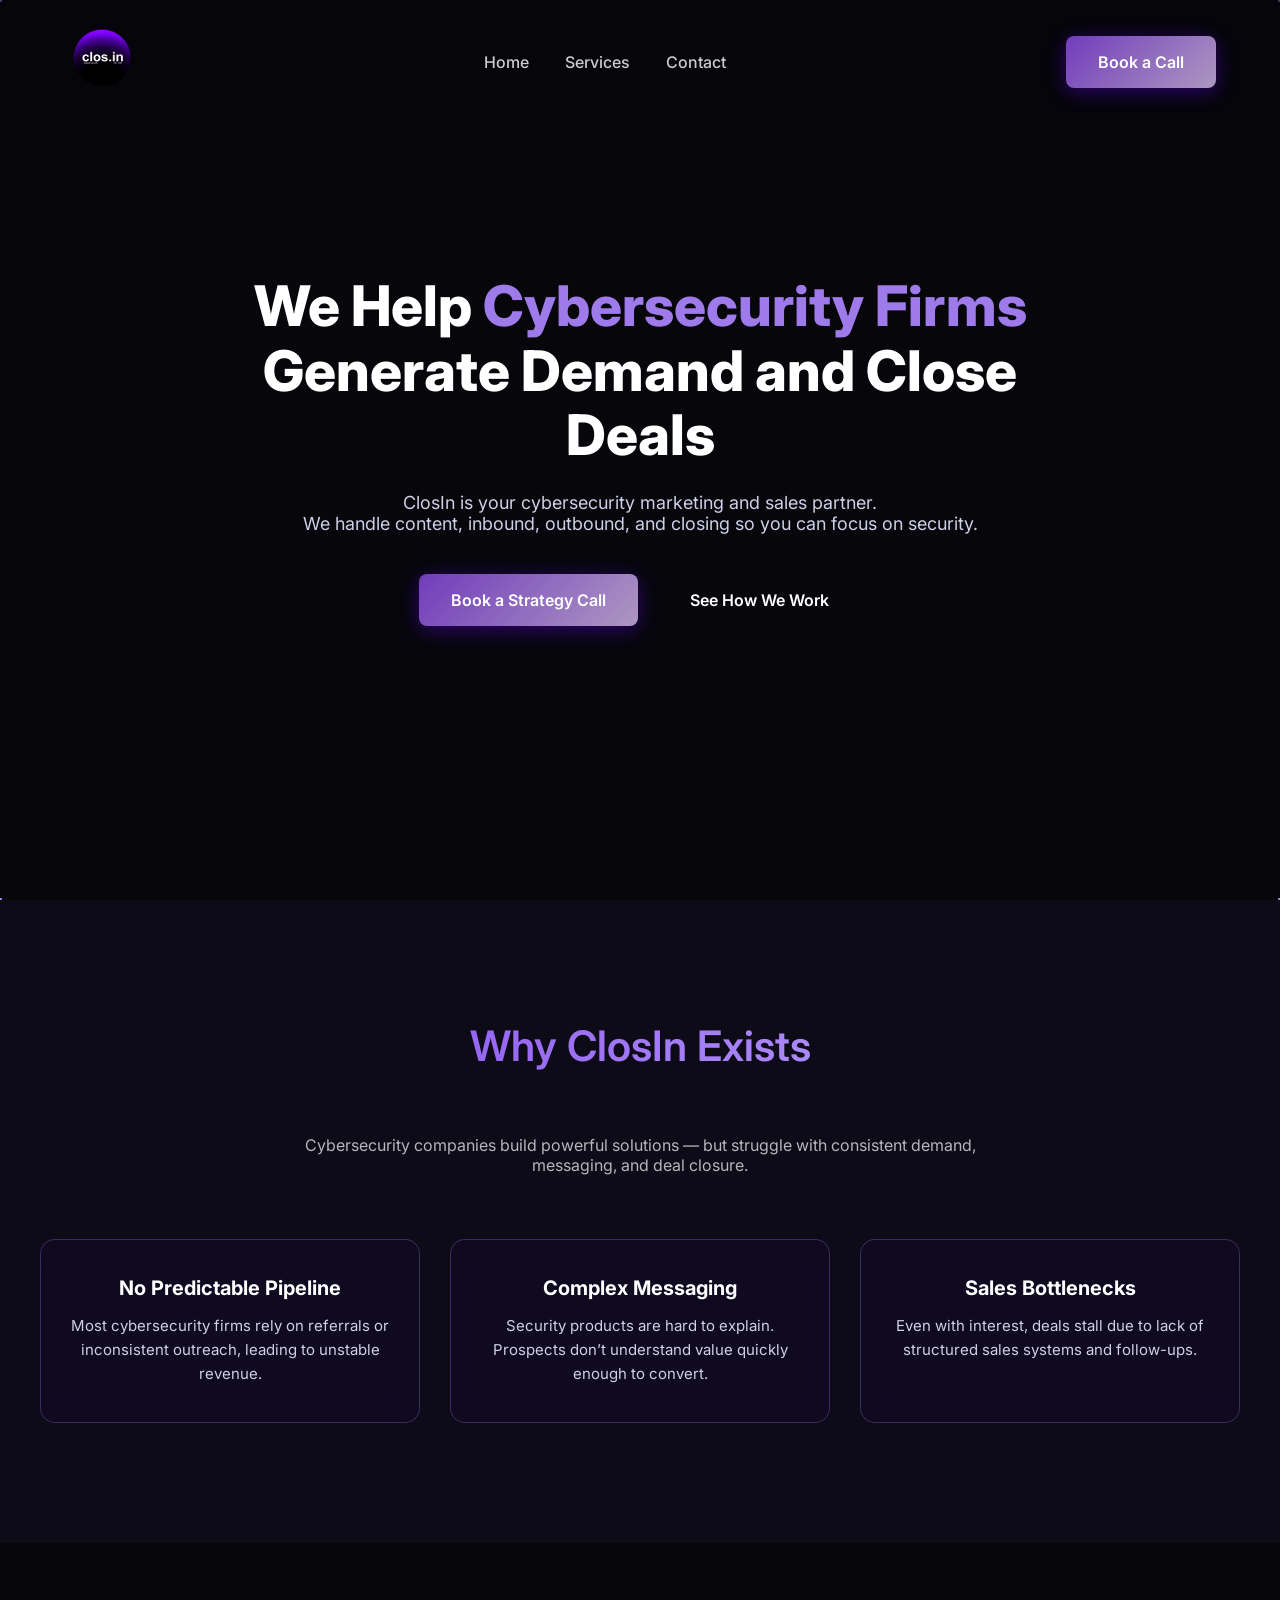
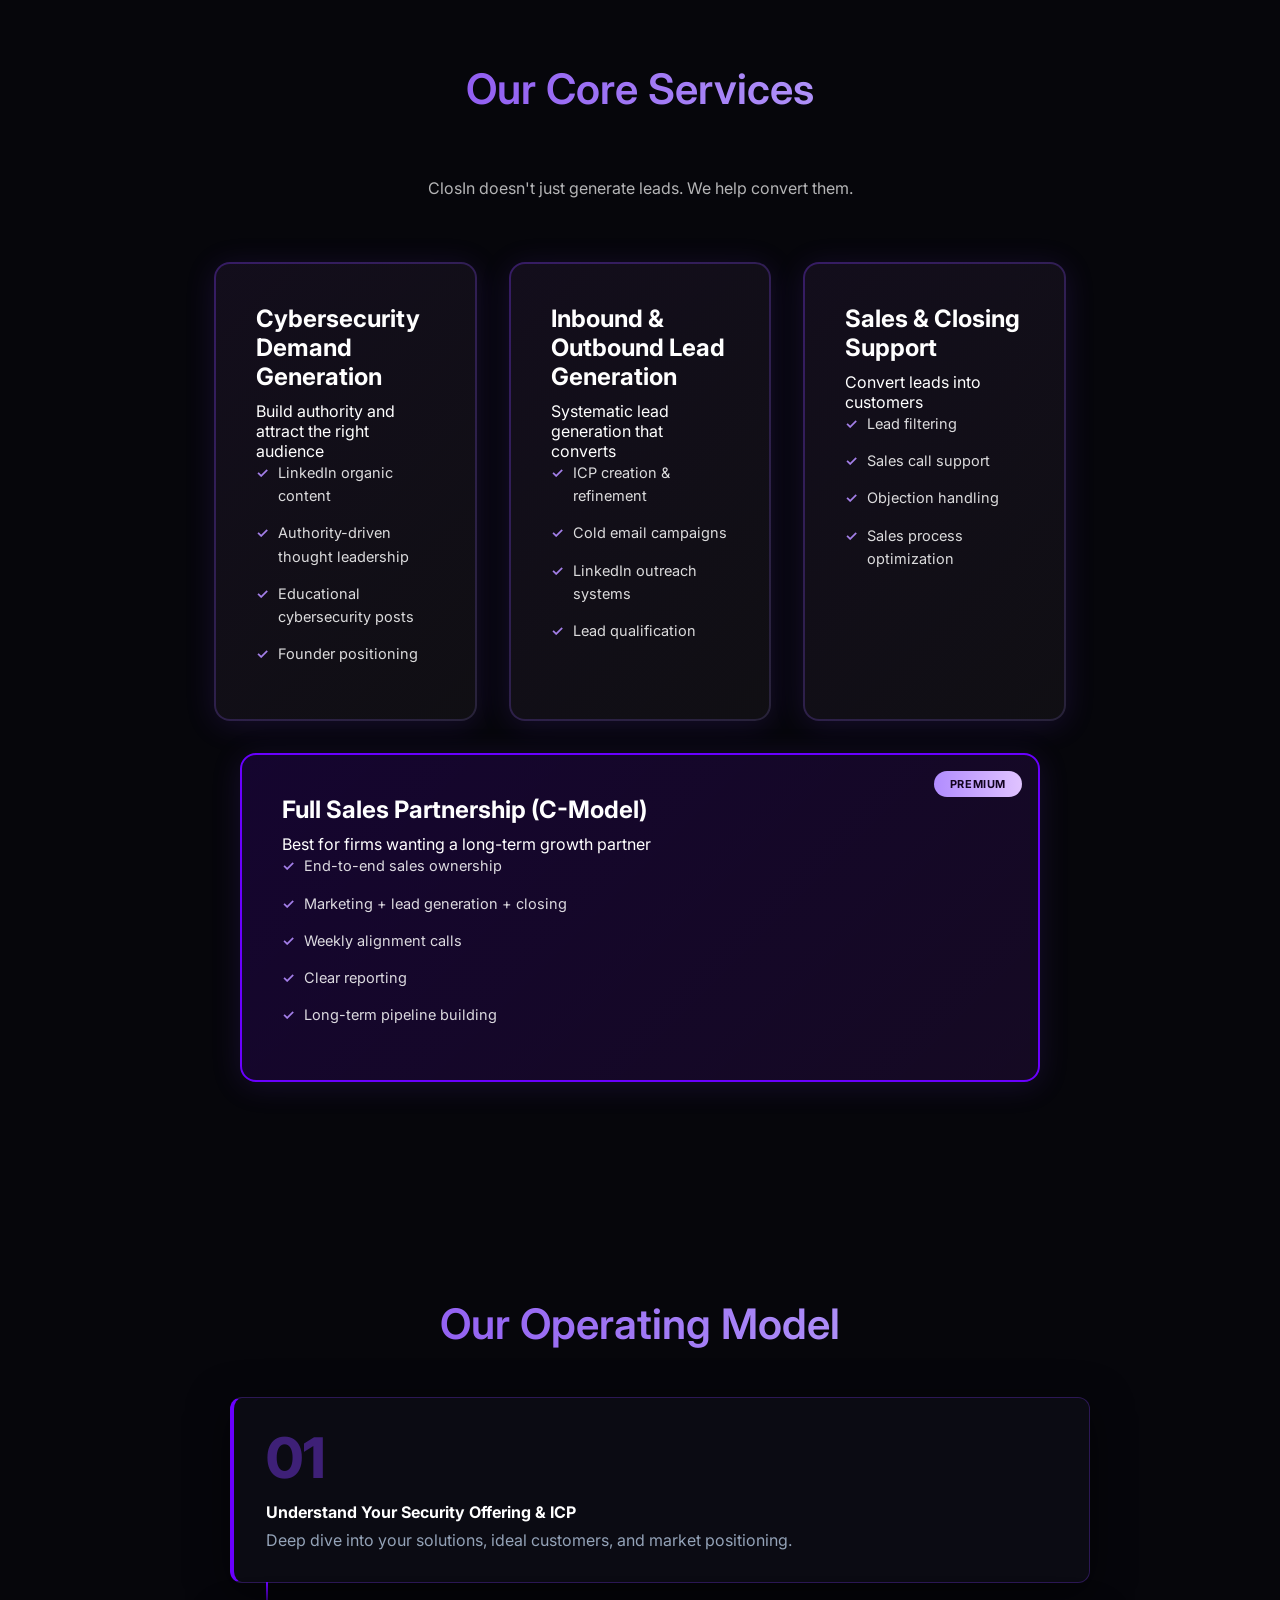
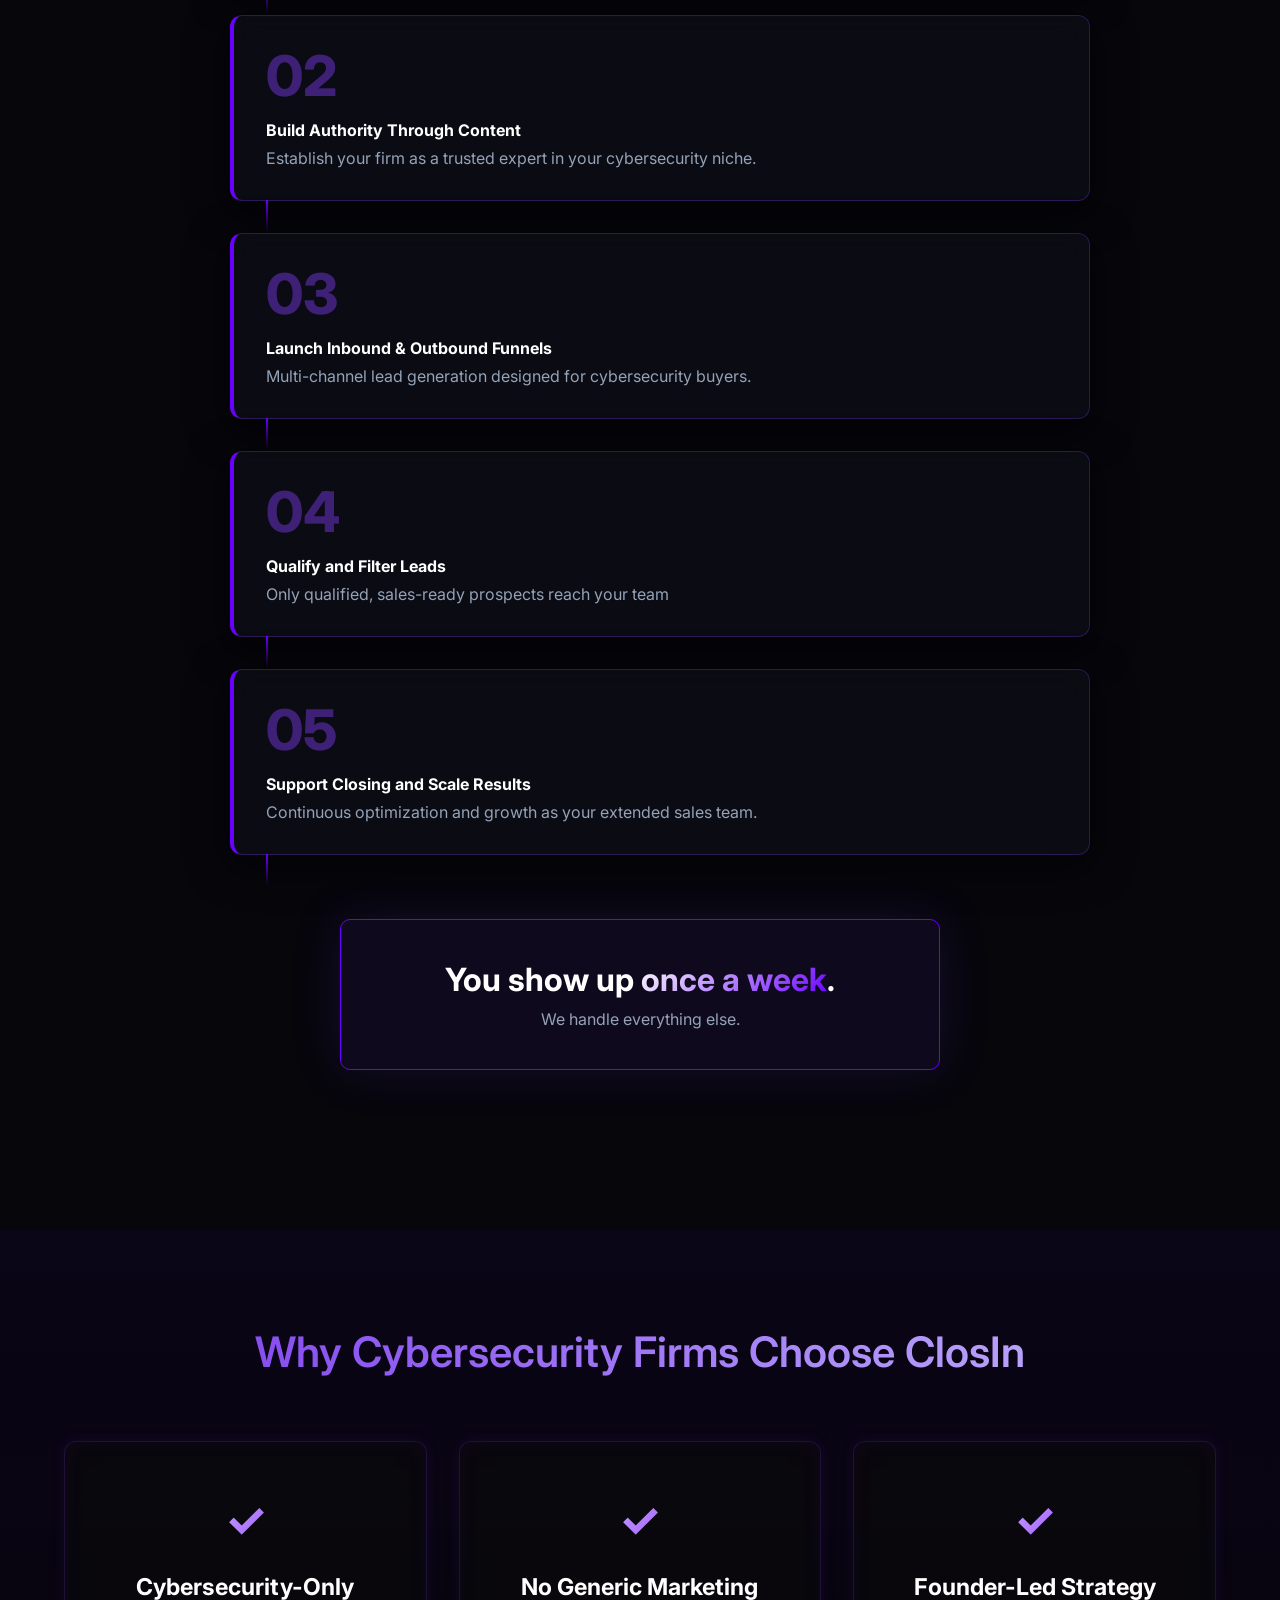
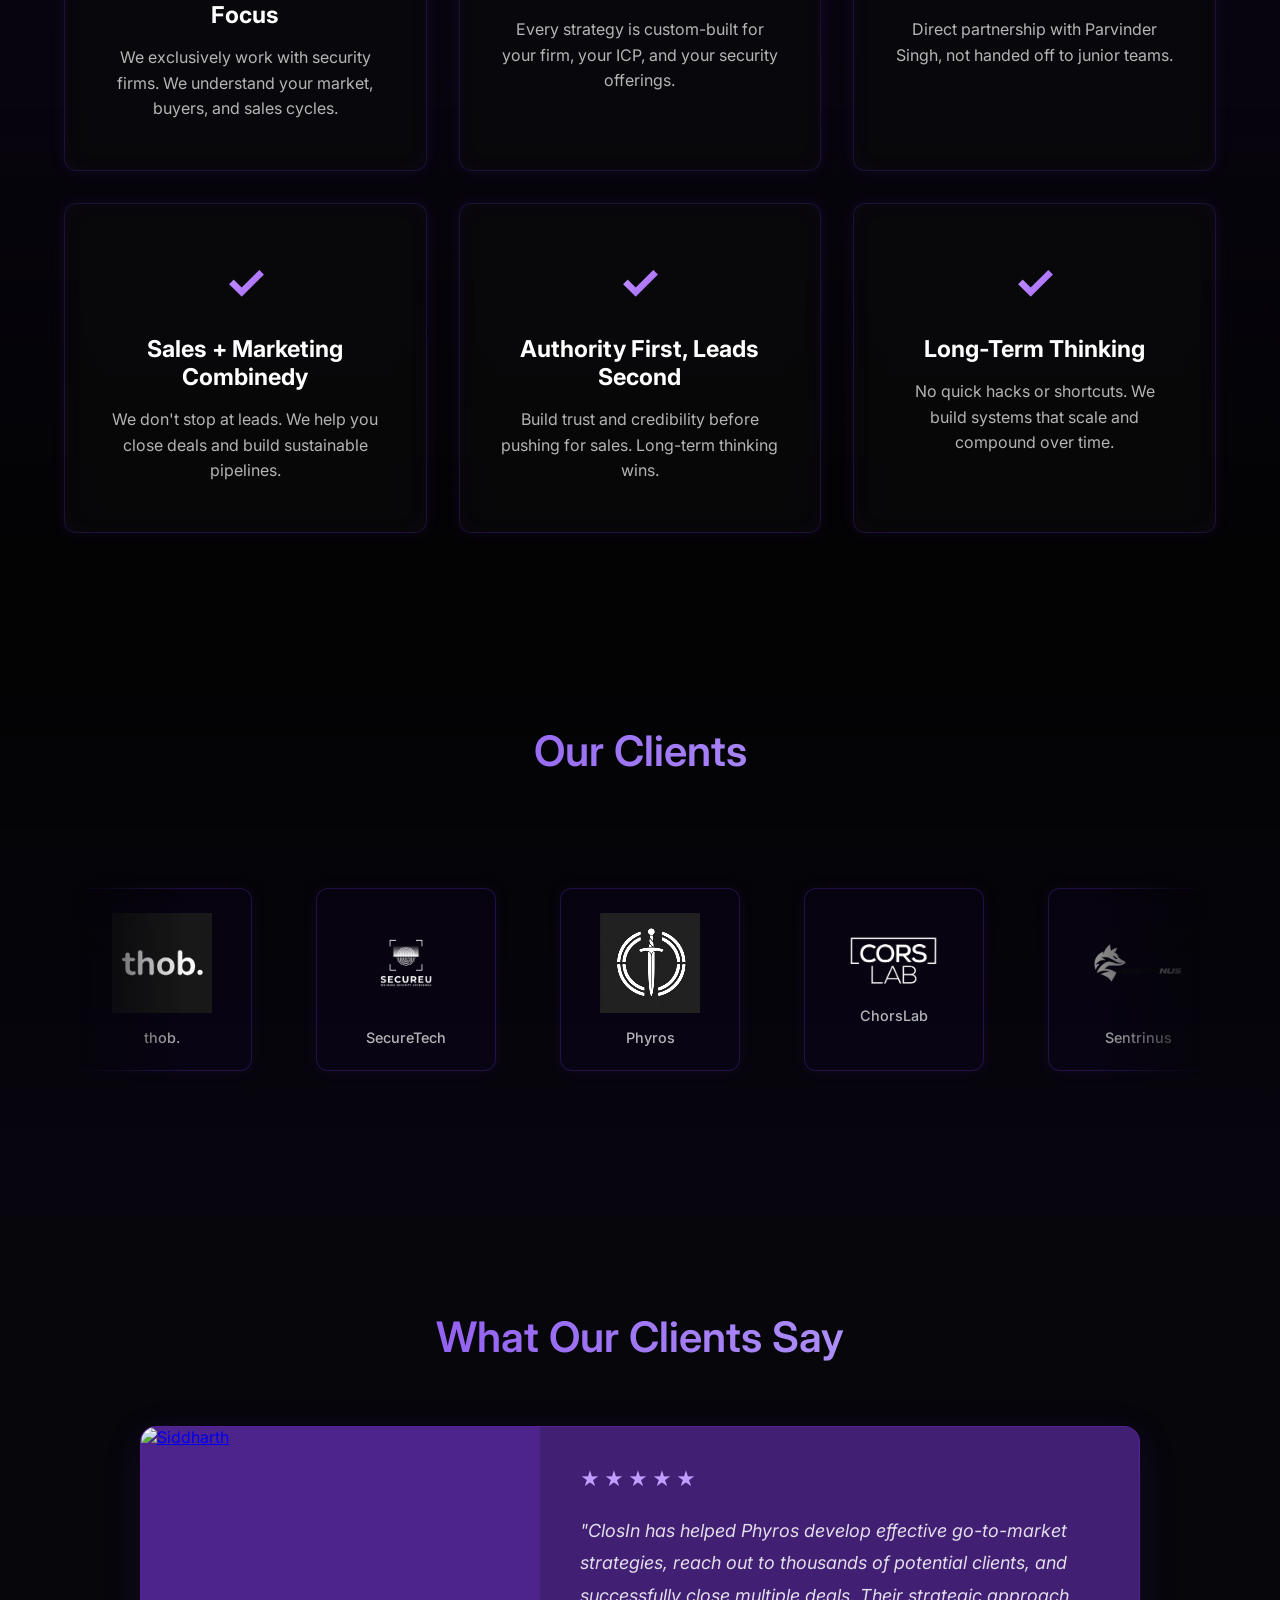
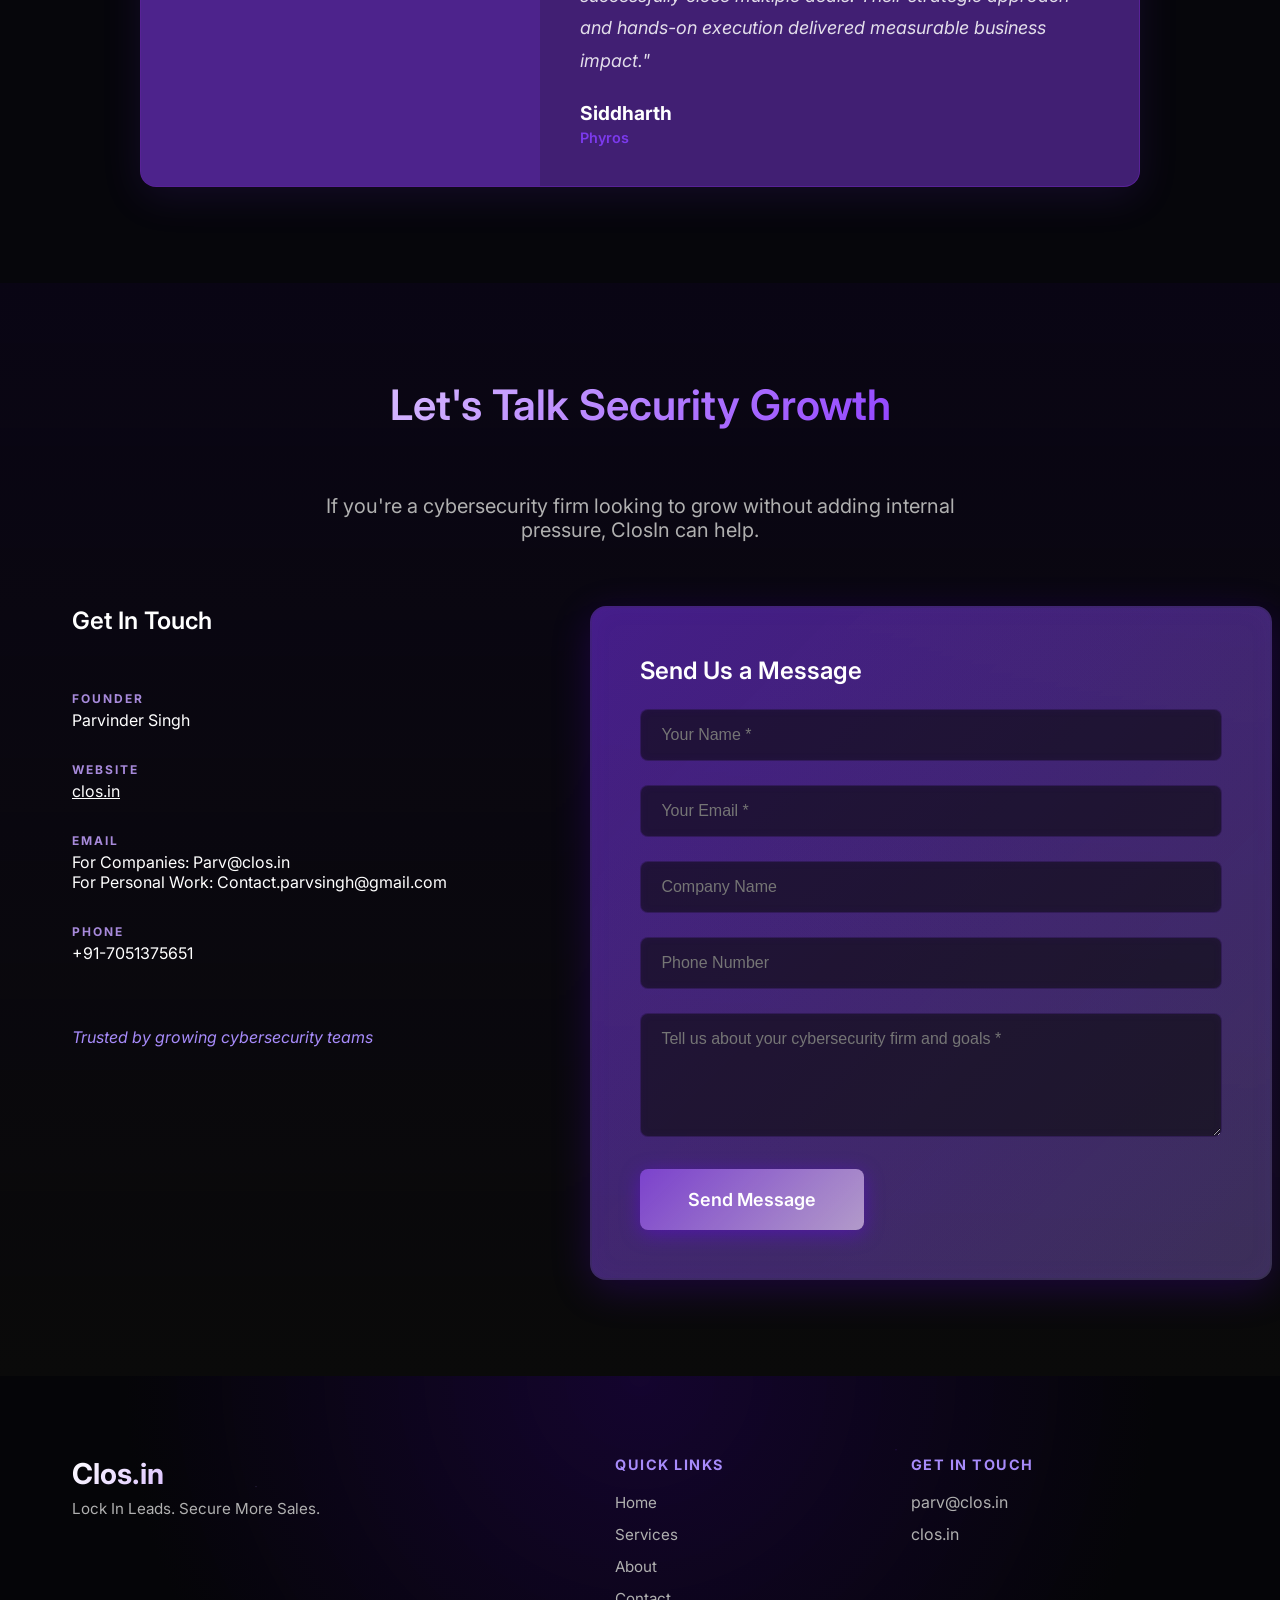
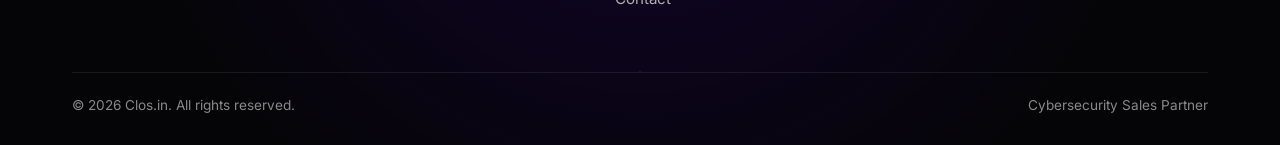
==== closin-website-main/index.html @ fe3c3dd9 "Updated website changes" ====
<!DOCTYPE html>
<html lang="en">
<head>
  <meta charset="UTF-8" />
  <meta name="viewport" content="width=device-width, initial-scale=1.0" />
  <title>ClosIn | Cybersecurity Growth Partner</title>

  <!-- Google Font -->
  <link href="https://fonts.googleapis.com/css2?family=Inter:wght@400;500;600;700;800&display=swap" rel="stylesheet">

  <link rel="stylesheet" href="css/style.css">
</head>
<body>

  <!-- Particle Background -->
  <canvas id="particle-canvas"></canvas>

  <!-- UI Wrapper -->
  <div class="app">

    <!-- NAVBAR -->
<header class="navbar">
  <div class="nav-container">
    <div class="logo">
      <img alt="ClosIn Logo" class="logo-image" src="./assets/1766768441961-236993800.png" style="height: 79px; width: auto;">
    </div>

    <nav class="nav-links" id="nav-links">
      <a href="#home">Home</a>
      <a href="#services">Services</a>
      <a href="#contact">Contact</a>
    </nav>

    <div class="nav-right">
      <div class="menu-toggle" id="menu-toggle">☰</div>
      <a href="#contact" class="btn btn-primary">Book a Call</a>
    </div>
  </div>
</header>

    <!-- HERO SECTION -->
    <section class="hero" id="home">
      <div class="hero-content">
        <h1>
          We Help <span>Cybersecurity Firms</span><br>
          Generate Demand and Close Deals
        </h1>

        <p>
          ClosIn is your cybersecurity marketing and sales partner.<br>
          We handle content, inbound, outbound, and closing so you can focus on security.
        </p>

        <div class="hero-buttons">
          <a href="#contact" class="btn btn-primary">Book a Strategy Call</a>
          <a href="#services" class="btn btn-secondary">See How We Work</a>
        </div>
      </div>
    </section>
    <!-- WHY CLOSIN EXISTS -->
    <section class="why" id="why">
        <div class="why-container">

        <h2 class="section-title">
        Why <span>ClosIn</span> Exists
        </h2>

        <p class="section-subtitle">
        Cybersecurity companies build powerful solutions —
        but struggle with consistent demand, messaging, and deal closure.
        </p>

    <div class="why-cards">

      <div class="why-card">
        <h3>No Predictable Pipeline</h3>
        <p>
          Most cybersecurity firms rely on referrals or inconsistent outreach,
          leading to unstable revenue.
        </p>
      </div>

      <div class="why-card">
        <h3>Complex Messaging</h3>
        <p>
          Security products are hard to explain. Prospects don’t understand
          value quickly enough to convert.
        </p>
      </div>

      <div class="why-card">
        <h3>Sales Bottlenecks</h3>
        <p>
          Even with interest, deals stall due to lack of structured sales
          systems and follow-ups.
        </p>
      </div>

    </div>
  </div>
</section>

<section id="services" class="services-section">
  <div class="container">
    <h2 class="section-title">Our Core Services</h2>
    <p class="section-subtitle">
      ClosIn doesn't just generate leads. We help convert them.
    </p>

    <div class="services-cards">

      <!-- Card 1 -->
      <div class="service-card">
        <h3>Cybersecurity Demand Generation</h3>
        <p class="service-description">
          Build authority and attract the right audience
        </p>
        <ul class="service-features">
          <li>LinkedIn organic content</li>
          <li>Authority-driven thought leadership</li>
          <li>Educational cybersecurity posts</li>
          <li>Founder positioning</li>
        </ul>
      </div>

      <!-- Card 2 -->
      <div class="service-card">
        <h3>Inbound & Outbound Lead Generation</h3>
        <p class="service-description">
          Systematic lead generation that converts
        </p>
        <ul class="service-features">
          <li>ICP creation & refinement</li>
          <li>Cold email campaigns</li>
          <li>LinkedIn outreach systems</li>
          <li>Lead qualification</li>
        </ul>
      </div>

      <!-- Card 3 -->
      <div class="service-card">
        <h3>Sales & Closing Support</h3>
        <p class="service-description">
          Convert leads into customers
        </p>
        <ul class="service-features">
          <li>Lead filtering</li>
          <li>Sales call support</li>
          <li>Objection handling</li>
          <li>Sales process optimization</li>
        </ul>
      </div>

      <!-- Premium Card -->
      <div class="service-card highlighted">
        <span class="badge">Premium</span>
        <h3>Full Sales Partnership (C-Model)</h3>
        <p class="service-description">
          Best for firms wanting a long-term growth partner
        </p>
        <ul class="service-features">
          <li>End-to-end sales ownership</li>
          <li>Marketing + lead generation + closing</li>
          <li>Weekly alignment calls</li>
          <li>Clear reporting</li>
          <li>Long-term pipeline building</li>
        </ul>
      </div>

    </div>
  </div>
</section>
<section class="how-we-work section">
  <div class="container">
    <h2 class="section-title" style="text-align: center; color: white; margin-bottom: 3rem;">Our Operating Model</h2>

    <div class="process-flow">
      <div class="process-step">
        <div class="step-number">01</div>
        <h4 style="color: white; font-size: 1rem; margin-bottom: 0.5rem;">Understand Your Security Offering & ICP</h4>
        <p style="color: #94a3b8;">Deep dive into your solutions, ideal customers, and market positioning.</p>
      <div class="connect-steps"></div>
      </div>

      <div class="process-step">
        <div class="step-number">02</div>
        <h4 style="color: white; font-size: 1rem; margin-bottom: 0.5rem;">Build Authority Through Content</h4>
        <p style="color: #94a3b8;">Establish your firm as a trusted expert in your cybersecurity niche.</p>
        <div class="connect-steps"></div>
      </div>
      <div class="process-step">
        <div class="step-number">03</div>
        <h4 style="color: white; font-size: 1rem; margin-bottom: 0.5rem;">Launch Inbound & Outbound Funnels</h4>
        <p style="color: #94a3b8;">Multi-channel lead generation designed for cybersecurity buyers.</p>
        <div class="connect-steps"></div>
      </div>
      <div class="process-step">
        <div class="step-number">04</div>
        <h4 style="color: white; font-size: 1rem; margin-bottom: 0.5rem;">Qualify and Filter Leads</h4>
        <p style="color: #94a3b8;">Only qualified, sales-ready prospects reach your team</p>
        <div class="connect-steps"></div>
      </div>

      <div class="process-step">
        <div class="step-number">05</div>
        <h4 style="color: white; font-size: 1rem; margin-bottom: 0.5rem;">Support Closing and Scale Results</h4>
        <p style="color: #94a3b8;">Continuous optimization and growth as your extended sales team.</p>
        <div class="connect-steps"></div>
      </div>
    </div>

    <div class="key-message">
      <h3 style="color: white; font-size: 2rem;">
        You show up <span class="gradient-text">once a week</span>.
      </h3>
      <p style="color: #94a3b8; margin-top: 10px;">We handle everything else.</p>
    </div>
  </div>
</section>
<section class="why-closin section">
  <div class="container">
    <h2 class="section-title">Why Cybersecurity Firms Choose ClosIn</h2>

    <div class="reasons-grid">
      <div class="reason-card">
        <div class="reason-icon gradient-text">✓</div>
        <h4>Cybersecurity-Only Focus</h4>
        <p>We exclusively work with security firms. We understand your market, buyers, and sales cycles.</p>
      </div>
      <div class="reason-card">
        <div class="reason-icon gradient-text">✓</div>
        <h4>No Generic Marketing</h4>
        <p>Every strategy is custom-built for your firm, your ICP, and your security offerings.</p>
      </div>
      <div class="reason-card">
        <div class="reason-icon gradient-text">✓</div>
        <h4>Founder-Led Strategy</h4>
        <p>Direct partnership with Parvinder Singh, not handed off to junior teams.</p>
      </div>
      <div class="reason-card">
        <div class="reason-icon gradient-text">✓</div>
        <h4>Sales + Marketing Combinedy</h4>
        <p>We don't stop at leads. We help you close deals and build sustainable pipelines.</p>
      </div>
      <div class="reason-card">
        <div class="reason-icon gradient-text">✓</div>
        <h4>Authority First, Leads Second</h4>
        <p>Build trust and credibility before pushing for sales. Long-term thinking wins.</p>
      </div>
      <div class="reason-card">
        <div class="reason-icon gradient-text">✓</div>
        <h4>Long-Term Thinking</h4>
        <p>No quick hacks or shortcuts. We build systems that scale and compound over time.</p>
      </div>
    </div>
  </div>
</section>
<section class="clients section">
  <div class="container">
    <h2 class="section-title">Our Clients</h2>
    
    <div class="clients-scroll-wrapper">
      <div class="clients-scroll">
        <div class="client-item">
          <img src="./assets/1767015022603-669335547.jpeg" alt="Client Logo" class="client-logo">
          <span class="client-name">thob.</span>
        </div>
        <div class="client-item">
          <img src="./assets/1767014859263-915422287.png" alt="Client Logo" class="client-logo">
          <span class="client-name">SecureTech</span>
        </div>
        <div class="client-item">
          <img src="./assets/1767014955878-12860763.jpeg" alt="Client Logo" class="client-logo">
          <span class="client-name">Phyros</span>
        </div>
        <div class="client-item">
          <img src="./assets/1767014921850-368424065.png" alt="Client Logo" class="client-logo">
          <span class="client-name">ChorsLab</span>
        </div>
        <div class="client-item">
          <img src="./assets/1767014900829-730784088.png" alt="Client Logo" class="client-logo">
          <span class="client-name">Sentrinus</span>
        </div>
        <div class="client-item">
          <img src="./assets/1767015001023-179781848.jpeg" alt="Client Logo" class="client-logo">
          <span class="client-name">PurpleHunt</span>
        </div>
        <div class="client-item">
          <img src="./assets/1767015022603-669335547 (1).jpeg" alt="Client Logo" class="client-logo">
          <span class="client-name">thob.</span>
        </div>
        <div class="client-item">
          <img src="./assets/1767014859263-915422287.png" alt="Client Logo" class="client-logo">
          <span class="client-name">SecureTech</span>
        </div>
      </div>
    </div>
  </div>
</section>
<section class="testimonials section">
  <div class="container">
    <h2 class="section-title">What Our Clients Say</h2>
    
    <div class="testimonials-grid">
      <div class="testimonial-card">
        
        <a href="https://youtu.be/rfUvOavBC8A" target="_blank" rel="noopener noreferrer" class="testimonial-image-link">
          <div class="testimonial-image">
            <img src="uploads/testimonials/siddharth.jpeg" alt="Siddharth">
          </div>
        </a>

        <div class="testimonial-content">
          <div class="testimonial-rating">
            <span class="star filled">★</span>
            <span class="star filled">★</span>
            <span class="star filled">★</span>
            <span class="star filled">★</span>
            <span class="star filled">★</span>
          </div>
          
          <p class="testimonial-text">
            "ClosIn has helped Phyros develop effective go-to-market strategies, reach out to thousands of potential clients, and successfully close multiple deals. Their strategic approach and hands-on execution delivered measurable business impact."
          </p>

          <div class="testimonial-author">
            <h4>Siddharth</h4>
            <p>Phyros</p>
          </div>
        </div>

      </div>
    </div>
  </div>
</section>
<section id="contact" class="contact section">
  <div class="container">
    <h2 class="section-title gradient-text">
      Let's Talk Security Growth
    </h2>
    <p class="contact-intro">
      If you're a cybersecurity firm looking to grow without adding internal pressure, ClosIn can help.
    </p>

    <div class="contact-grid">
      <div class="contact-info">
        <h3>Get In Touch</h3>
        
        <div class="info-item">
          <h4 class="label">FOUNDER</h4>
          <p>Parvinder Singh</p>
        </div>

        <div class="info-item">
          <h4 class="label">WEBSITE</h4>
          <p><a href="https://clos.in" target="_blank">clos.in</a></p>
        </div>

        <div class="info-item">
          <h4 class="label">EMAIL</h4>
          <p>For Companies: Parv@clos.in</p>
          <p>For Personal Work: Contact.parvsingh@gmail.com</p>
        </div>

        <div class="info-item">
          <h4 class="label">PHONE</h4>
          <p>+91-7051375651</p>
        </div>

        <p class="trust-line">Trusted by growing cybersecurity teams</p>
      </div>

      <div class="contact-form-wrapper">
        <form class="contact-form">
          <h3>Send Us a Message</h3>
          
          <div class="form-group">
            <input type="text" class="form-input" placeholder="Your Name *">
          </div>
          <div class="form-group">
            <input type="email" class="form-input" placeholder="Your Email *">
          </div>
          <div class="form-group">
            <input type="text" class="form-input" placeholder="Company Name">
          </div>
          <div class="form-group">
            <input type="text" class="form-input" placeholder="Phone Number">
          </div>
          <div class="form-group">
            <textarea class="form-input" placeholder="Tell us about your cybersecurity firm and goals *" rows="5"></textarea>
          </div>

          <button type="submit" class="btn btn-primary btn-large">
            Send Message
          </button>
        </form>
      </div>
    </div>
  </div>
</section>
<footer class="footer">
  <div class="container">

    <div class="footer-content">

      <!-- Brand -->
      <div class="footer-brand">
        <h3 class="gradient-text">Clos.in</h3>
        <p class="tagline">Lock In Leads. Secure More Sales.</p>
      </div>

      <!-- Quick Links -->
      <div class="footer-links">
        <h4>Quick Links</h4>
        <ul>
          <li><a href="#home">Home</a></li>
          <li><a href="#services">Services</a></li>
          <li><a href="#about">About</a></li>
          <li><a href="#contact">Contact</a></li>
        </ul>
      </div>

      <!-- Contact -->
      <div class="footer-contact">
        <h4>Get In Touch</h4>
        <p>
          <a href="mailto:parv@clos.in">parv@clos.in</a>
        </p>
        <p>
          <a href="https://clos.in" target="_blank" rel="noopener noreferrer">
            clos.in
          </a>
        </p>
      </div>

    </div>

    <!-- Bottom -->
    <div class="footer-bottom">
      <p>© 2026 Clos.in. All rights reserved.</p>
      <p>Cybersecurity Sales Partner</p>
    </div>

  </div>
</footer>

  </div>

  <script src="js/main.js"></script>
</body>
</html>
---- closin-website-main/css/style.css ----
/* =========================
   Global
========================= */
* {
  margin: 0;
  padding: 0;
  box-sizing: border-box;
}

body {
  font-family: 'Inter', sans-serif;
  background: #06060b;
  color: #ffffff;
  overflow-x: hidden;
}

/* =========================
   Canvas Background
========================= */
#particle-canvas {
  position: fixed;
  top: 0;
  left: 0;
  width: 100%;
  height: 100%;
  z-index: 0;
}

/* =========================
   App Layer
========================= */
.app {
  position: relative;
  z-index: 1;
}

/* =========================
   Navbar
========================= */
.navbar {
  position: absolute;   /* or just remove position completely */
  top: 0;
  width: 100%;
  padding: 20px 0;
  background: rgba(6, 6, 11, 0.4);
  backdrop-filter: blur(12px);
}


.nav-container {
  max-width: 1200px;
  margin: auto;
  padding: 0 24px;
  display: flex;
  align-items: center;
  justify-content: space-between;
}

.logo {
  font-size: 22px;
  font-weight: 800;
}

.logo span {
  color: #9f7aea;
}
.nav-right {
  display: flex;
  align-items: center;
  gap: 15px; /* Space between the hamburger and the button */
}
.nav-links a {
  position: relative;
  margin: 0 16px;
  text-decoration: none;
  color: #ccc;
  font-weight: 500;
  padding-bottom: 6px;
  transition: color 0.3s ease;
}
.nav-links a::after {
  content: "";
  position: absolute;
  left: 0;
  bottom: 0;
  width: 100%;
  height: 2px;
  background: linear-gradient(90deg, #7c3aed, #a78bfa);
  transform: scaleX(0);
  transform-origin: left;
  transition: transform 0.35s ease;
}
.nav-links a:hover{
  color: #fff;
}

.nav-links a:hover::after {
  transform: scaleX(1);
}


.nav-links a:hover {
  color: #fff;
}

/* =========================
   Buttons
========================= */
.btn {
  padding: 12px 22px;
  border-radius: 10px;
  font-weight: 600;
  text-decoration: none;
  transition: all 0.3s ease;
  white-space: nowrap;
  width: auto;
  max-width: fit-content;
}

.btn-primary {
  background: linear-gradient(135deg, #7c3aed, #a78bfa);
  color: #fff;
}

.btn-primary:hover {
  transform: translateY(-2px);
}

.btn-secondary {
  border: 1px solid #9f7aea;
  color: #fff;
}

.btn-secondary:hover {
  background: rgba(159, 122, 234, 0.15);
}

/* =========================
   Hero Section
========================= */
.hero {
  min-height: 100vh;
  display: flex;
  align-items: center;
  justify-content: center;
  text-align: center;
}

.hero-content {
  max-width: 850px;
}

.hero h1 {
  font-size: 56px;
  font-weight: 800;
  line-height: 1.15;
  margin-bottom: 24px;
}

.hero h1 span {
  color: #9f7aea;
}

.hero p {
  font-size: 18px;
  color: #cfcfe8;
  margin-bottom: 40px;
}

.hero-buttons {
  display: flex;
  justify-content: center;
  gap: 20px;
}
.menu-toggle {
  display: none;
  font-size: 26px;
  cursor: pointer;
  color: #fff;
}

/* =========================
   Why ClosIn Exists
========================= */
.why {
  padding: 120px 20px;
  text-align: center;
  background-color: #4e3b851a;
}

.why-container {
  max-width: 1200px;
  margin: auto;
  
}


.section-subtitle {
  font-size: 18px;
  color: #fbfbff;
  max-width: 700px;
  margin: 0 auto 60px;
}

/* Cards */
.why-cards {
  display: grid;
  grid-template-columns: repeat(3, 1fr);
  gap: 30px;
}

.why-card {
  position: relative;
  overflow: hidden;

  background-color: rgba(37, 11, 98, 0.136);
  backdrop-filter: blur(14px);
  border-radius: 15px;
  padding: 36px 28px;
  border: 1px solid rgba(159, 122, 234, 0.3);

  transition:
    transform 0.4s ease,
    box-shadow 0.4s ease,
    border-color 0.4s ease;
}


.why-card::before {
  content: "";
  position: absolute;
  top: -40%;
  left: 0;
  width: 100%;
  height: 60px; /* THIS makes it a band, not a line */

  background: linear-gradient(
    to bottom,
    transparent,rgba(255, 255, 255, 0.64),
    transparent
  );

  filter: blur(1px); /* soft glow */
  transform: translateY(0);
  transition: transform 0.6s ease;
  pointer-events: none;
}


.why-card:hover::before {
  transform: translateY(260px);
}


.why-card:hover {
  transform: translateY(-10px);
  box-shadow: 0 0 40px rgba(180, 140, 255, 0.3);
  border-color: rgba(180, 140, 255, 0.6);
}



.why-card h3 {
  font-size: 20px;
  margin-bottom: 14px;
}

.why-card p {
  font-size: 15px;
  color: #cfcfe8;
  line-height: 1.6;
}

/* Hover Glow */
.why-card:hover {
  transform: translateY(-10px);
  box-shadow: 0 0 20px rgba(140, 90, 255, 0.25);
  border-color: rgba(197, 179, 240, 0.967);
}
/* ================= SERVICES SECTION ================= */

/* ===========================
   SERVICES SECTION
=========================== */

.services-section {
  padding: 120px 0;
  position: relative;
}

.services-section .container {
  max-width: 900px;
  margin: auto;
  padding: 0 24px;
}


.section-title {
  text-align: center;
  font-size: 42px;
  font-weight: 600;
  margin-bottom: 12px;
  background: linear-gradient(90deg, #7c3aed, #c4b5fd);
  -webkit-background-clip: text;
  -webkit-text-fill-color: transparent;
  color: #f1ebeb;
}

.section-subtitle {
  text-align: center;
  font-size: 16px;
  color: rgba(255, 255, 255, 0.7);
  margin-bottom: 64px;
}

/* ===========================
   GRID LAYOUT
   3 cards in a row
=========================== */

.services-cards {
  display: grid;
  grid-template-columns: repeat(3, 1fr);
  gap: 2rem;
  align-items: stretch;
}

/* ===========================
   BASE CARD STYLE
=========================== */

.service-card {
  position: relative;
  overflow: hidden;
  padding: 2.5rem;
  border-radius: 16px;

  background: #0a0a0acc;
  border: 2px solid transparent;
  background-image:
    linear-gradient(#0a0a0acc, #0a0a0acc),
    linear-gradient(135deg, #7c3aed66, #a78bfa33);
  background-origin: border-box;
  background-clip: padding-box, border-box;

  transition: var(--transition-smooth);
  box-shadow: 0 4px 30px #7c3aed26;
}

/* Glow top bar */
.service-card::before {
  content: "";
  position: absolute;
  top: 0;
  left: 0;

  height: 3px;
  width: 100%;

  background: linear-gradient(
    90deg,
    var(--primary-purple),
    var(--accent-violet)
  );

  transform: scaleX(0);
  transform-origin: center;
  transition: transform 0.4s ease;
}


/* Grid glow */
.service-card::after {
  content: "";
  position: absolute;
  inset: 0;
  background-image:
    linear-gradient(0deg, rgba(124, 58, 237, .05) 1px, transparent 1px),
    linear-gradient(90deg, rgba(124, 58, 237, .05) 1px, transparent 1px);
  background-size: 20px 20px;
  opacity: 0;
  transition: opacity .4s ease;
  pointer-events: none;
  border-radius: 16px;
  }

  .service-card.highlighted {
    background: linear-gradient(135deg, rgba(106, 0, 255, 0.15), rgba(155, 44, 255, 0.1));
    border: 2px solid var(--primary-purple);
   }
  .service-card:last-child {
    max-width: 800px;
    width: 100%;
    grid-column: span 3;
    margin: 0px auto;
 }
 .service-card:hover {
   transform: translateY(-10px);
   background-color:rgba(159, 117, 233, 0.593); ;
   box-shadow: 0 0 45px rgba(124, 58, 237, 0.45);
   }

  .service-card:hover::before {
    transform: scaleX(1);
    }

     

/* ===========================
   CARD CONTENT
=========================== */

.service-card h3 {
  font-size: 24px;
  margin-bottom: 10px;
  color: #fff;
}

.service-desc {
  font-size: 15px;
  color: rgba(200, 180, 255, 0.85);
  margin-bottom: 24px;
}

.service-card ul {
  list-style: none;
  padding: 0;
  margin: 0;
}

.service-card li {
  position: relative;
  padding-left: 22px;
  margin-bottom: 14px;
  font-size: 14.5px;
  line-height: 1.6;
  color: rgba(255, 255, 255, 0.85);
}

.service-card li::before {
  content: "✓";
  position: absolute;
  left: 0;
  color: rgba(180, 140, 255, 0.9);
  font-weight: 600;
}

/* ===========================
   PREMIUM CARD – FULL WIDTH
   Breaks out of container
=========================== */

.service-card.featured {
  grid-column: 1 / -1;     /* still spans across the grid */
  
  width: 85%;             /* or 80%, adjust as you like */
  max-width: 1100px;      /* keeps it clean on large screens */
  margin: 3rem auto;      /* centers the card horizontally */

  padding: 3.5rem 5rem;
  border-radius: 22px;

  background: linear-gradient(135deg, #6a00ff30, #9b2cff20);
  border: 2px solid var(--primary-purple);
  box-shadow: 0 0 80px rgba(124, 58, 237, 0.55);
}


/* Premium glow always visible */
.service-card.featured::before {
  transform: scaleX(1);
  height: 4px;
}

/* Premium badge */

.service-card .badge {
  position: absolute;
  top: 16px;
  right: 16px;
  padding: 6px 16px;
  font-size: 11px;
  font-weight: 700;
  border-radius: 20px;
  background: linear-gradient(90deg, #b18cff, #e0c3ff);
  color: #12041f;
  letter-spacing: 0.6px;
  text-transform: uppercase;
}
:root {
    --primary-purple: #7c3aed;
    --accent-violet: #a78bfa;
    --bg-dark: #030303;
    --text-primary: #ffffff;
    --spacing-lg: 3rem;
    --spacing-xl: 5rem;
    --transition-smooth: all 0.3s cubic-bezier(0.4, 0, 0.2, 1);
}

/* Container for the vertical line */
.process-flow {
  max-width: 900px;
  margin: 0 auto;
  position: relative;
  padding-left: 40px; /* Space for the line */
}

/* The continuous vertical line that runs behind everything */
.connect-steps {
    position: absolute;
    left: 2rem;
    bottom: -2rem;
    width: 2px;
    height: 2rem;
    background: linear-gradient(180deg, var(--primary-purple) 0%, transparent 100%);
}
.process-step {
  padding: 2rem;
  margin-bottom: 2rem;
  /* Glassmorphism effect */
  background: rgba(15, 15, 25, 0.6); 
  backdrop-filter: blur(12px);
  
  /* The subtle purple border and glow from your image */
  border: 1px solid rgba(124, 58, 237, 0.3);
  border-left: 4px solid var(--primary-purple);
  border-radius: 12px;
  
  position: relative;
  transition: all 0.4s ease;
  box-shadow: 0 10px 40px rgba(0, 0, 0, 0.5);
}

.process-step:hover {
  transform: translateX(10px);
  border-color: var(--primary-purple);
  box-shadow: 0 0 25px rgba(124, 58, 237, 0.2);
}

.step-number {
  font-size: 3.5rem;
  font-weight: 800;
  color: rgba(124, 58, 237, 0.458); /* Dimmed grey/purple for the number */
  line-height: 1;
  margin-bottom: 1rem;
}

/* Key Message Box at the bottom */
.key-message {
  text-align: center;
  margin: 4rem auto;
  padding: 2.5rem;
  background: rgba(124, 58, 237, 0.077);
  border: 1px solid var(--primary-purple);
  border-radius: 10px;
  max-width: 600px; /* Keeps it from getting too wide on desktop */
  width: 90%;
  /* Soft purple outer glow */
  box-shadow: 0 0 50px rgba(124, 58, 237, 0.15);
}

.gradient-text {
  background: linear-gradient(90deg, #a855f7, #6366f1);
  -webkit-background-clip: text;
  -webkit-text-fill-color: transparent;
  font-weight: bold;
}


/* Responsive */
@media (max-width: 992px) {
  .services-grid {
    grid-template-columns: repeat(2, 1fr);
  }
}
/* --- Section Layout --- */
.why-closin {
    position: relative;
    padding: var(--spacing-xl) 0;
    background: linear-gradient(180deg, rgba(106, 0, 255, 0.05) 0%, var(--bg-dark) 100%);
    overflow: hidden;
    width: 100%;
}

.why-closin .container {
    max-width: 1200px;
    margin: 0 auto;
    padding: 0 1.5rem;
}

/* --- Section Title --- */

.section-title {
  text-align: center;
  font-size: 42px;
  font-weight: 600;
  margin-bottom: 12px;
  background: linear-gradient(90deg, #7c3aed, #c4b5fd);
  -webkit-background-clip: text;
  -webkit-text-fill-color: transparent;
  color: #f1ebeb;
  text-align: center;
  margin-bottom: var(--spacing-lg);
  position: relative;
  z-index: 1;
}

.section-title h2 {
    font-size: clamp(2rem, 4vw, 3rem);
    font-weight: 700;
    letter-spacing: -0.01em;
}

/* --- The Grid (3 Cards per row on Desktop) --- */
.reasons-grid {
    display: grid;
    grid-template-columns: repeat(auto-fit, minmax(320px, 1fr));
    gap: 2rem;
    margin-top: var(--spacing-lg);
    position: relative;
    z-index: 1;
}

/* --- Individual Reason Cards --- */
.reason-card {
    text-align: center;
    padding: 3rem 2.5rem;
    background: rgba(10, 10, 10, 0.6); /* Semi-transparent black */
    backdrop-filter: blur(12px); /* Glassmorphism effect */
    border: 1px solid rgba(124, 58, 237, 0.2);
    border-radius: 12px;
    
    /* 3D and Hover Setup */
    transform-style: preserve-3d;
    backface-visibility: hidden;
    transition: var(--transition-smooth);
    
    /* Inner and Outer Glow */
    box-shadow: inset 0 0 20px rgba(124, 58, 237, 0.05), 
                0 0 15px rgba(124, 58, 237, 0.1);
}

.reason-card:hover {
    transform: translateY(-10px);
    border-color: var(--primary-purple);
    box-shadow: 0 10px 40px rgba(124, 58, 237, 0.25);
    background: rgba(120, 120, 201, 0.179);
}

/* --- Icon & Text Elements --- */
.reason-icon {
    font-size: 3rem;
    font-weight: 700;
    margin-bottom: 1.5rem;
    display: block;
}

.reason-card h4 {
    color: var(--text-primary);
    font-size: 1.45rem;
    margin-bottom: 1rem;
    font-weight: 700;
}

.reason-card p {
    color: rgba(255, 255, 255, 0.7);
    font-size: 1rem;
    line-height: 1.6;
}

/* --- Gradient Checkmark --- */
.gradient-text {
    background: linear-gradient(135deg, var(--primary-purple) 0%, var(--accent-violet) 100%);
    -webkit-background-clip: text;
    -webkit-text-fill-color: transparent;
    background-clip: text;
}
/* --- Clients Section Styling --- */
.clients {
    position: relative;
    background: linear-gradient(180deg, var(--bg-dark) 0%, rgba(106, 0, 255, 0.02) 100%);
    overflow: hidden;
    padding: var(--spacing-xl) 0;
}

.clients-scroll-wrapper {
    width: 100%;
    position: relative;
    z-index: 1;
    overflow: hidden;
    padding: 3rem 0;
    /* This creates a fade effect on the left and right edges */
    mask-image: linear-gradient(to right, transparent, black 10%, black 90%, transparent);
}

.clients-scroll {
    display: flex;
    width: fit-content;
    gap: 4rem;
    animation: scroll 30s linear infinite;
}

/* --- Client Card Styling --- */
.client-item {
    display: flex;
    flex-direction: column;
    align-items: center;
    justify-content: center;
    min-width: 180px;
    position: relative;
    gap: 1rem;
    padding: 1.5rem;
    background: rgba(106, 0, 255, 0.03);
    border: 1px solid rgba(124, 58, 237, 0.25);
    border-radius: 12px;
    box-shadow: 0 0 15px rgba(124, 58, 237, 0.08);
    transition: transform 0.3s ease-out, border-color 0.3s ease;
    transform-style: preserve-3d;
    backface-visibility: hidden;
}

.client-item:hover {
    transform: translateY(-5px) scale(1.05);
    border-color: var(--primary-purple);
    background: rgba(106, 0, 255, 0.06);
}

.client-logo {
    max-width: 100px;
    height: auto;
    filter: grayscale(1) brightness(2); /* Makes logos look consistent/white */
    transition: filter 0.3s ease;
}

.client-item:hover .client-logo {
    filter: grayscale(0) brightness(1); /* Restore color on hover */
}

.client-name {
    color: rgba(255, 255, 255, 0.7);
    font-size: 0.9rem;
    font-weight: 500;
}

/* --- Testimonials Container --- */
.testimonials-grid {
    display: flex;
    flex-direction: column;
    gap: 2.5rem;
    max-width: 1000px;
    margin: 0 auto;
    position: relative;
    z-index: 1;
}

/* --- The Card Layout --- */
.testimonial-card {
  display: grid;
  grid-template-columns: 40% 60%;
  background-color: rgba(131, 59, 231, 0.48);
  overflow: hidden;
  box-shadow: 0 10px 40px rgba(124, 58, 237, 0.12);
  border-radius: 1rem;

  /* Enhancement */
  position: relative;
  transform-style: preserve-3d;
  transition:
    transform 0.4s ease,
    box-shadow 0.4s ease,
    background 0.4s ease,
    border-color 0.4s ease;
  border: 1px solid rgba(155, 44, 255, 0.25);
  will-change: transform;
}
.testimonial-card:hover {
  transform:
    translateY(-10px)
    translateZ(30px)
    rotateX(calc(var(--mouse-y-reverse, 0) * 0.02deg))
    rotateY(calc(var(--mouse-x, 0) * 0.02deg));

  box-shadow:
    0 -10px 25px rgba(177, 148, 203, 0.493),
    0 25px 60px rgba(209, 180, 235, 0.55);

  border-color: #9b2cff;

  background: linear-gradient(
    135deg,
    rgba(106, 0, 255, 0.18),
    rgba(155, 44, 255, 0.06)
  );

  animation: dataStream 2s ease-in-out infinite;
}



/* --- Image Link & Sizing --- */
.testimonial-image-link {
    display: block;
    width: 100%;
    height: 100%;
}

.testimonial-image {
  width: 100%;
  height: 100%;
  min-height: 300px;
  background: #7c3aed33; /* Placeholder glow */
}

.testimonial-image img {
    width: 100%;
    height: 100%;
    object-fit: cover; /* Ensures face is not distorted */
    transition: transform 0.5s ease;
}

.testimonial-card:hover .testimonial-image img {
    transform: scale(1.05); /* Slight zoom on hover */
}

/* --- Content & Stars --- */
.testimonial-content {
  padding: 2.5rem;
  display: flex;
  flex-direction: column;
  justify-content: center;
  gap: 1.5rem;
}

.testimonial-rating {
    display: flex;
    gap: 0.25rem;
}

.star.filled {
    color: #c19dff; /* Purple star to match your brand */
    font-size: 1.2rem;
}

.testimonial-text {
    color: rgba(255, 255, 255, 0.85);
    font-size: 1.125rem;
    line-height: 1.8;
    font-style: italic;
    margin: 0;
}

.testimonial-author h4 {
    color: #fff;
    margin-bottom: 4px;
    font-size: 1.2rem;
}

.testimonial-author p {
    color: #7c3aed;
    font-weight: 600;
    font-size: 0.9rem;
}
:root {
    --primary-purple: #6a00ff;
    --primary-purple-dark: #4b00b5;
    --glow-purple: rgba(106, 0, 255, 0.4);
    --background-darker: #0a0a0a;
    --text-primary: #ffffff;
    --text-secondary: #b0b0b0;
    --accent-violet: #a78bfa;
    --spacing-sm: 1rem;
    --spacing-md: 2rem;
    --spacing-lg: 4rem;
    --spacing-xl: 6rem;
    --transition-smooth: all 0.3s ease-out;
    --font-heading: 'Inter', sans-serif;
}

* {
    box-sizing: border-box;
    margin: 0;
    padding: 0;
}

/* Section Layout */
.section {
    position: relative;
    padding: var(--spacing-xl) 0;
    animation: 0.8s ease-out 0s 1 normal none running sectionFadeIn;
}

.contact {
    position: relative;
    background: linear-gradient(180deg, rgba(106, 0, 255, .04) 0%, var(--background-darker) 100%);
    overflow: hidden;
}

.container {
    max-width: 1200px;
    margin: 0 auto;
    padding: 0 var(--spacing-md);
}

/* Typography */


.gradient-text {
    background: linear-gradient(135deg, #fff 0%, var(--primary-purple) 100%);
    -webkit-background-clip: text;
    -webkit-text-fill-color: transparent;
    background-clip: text;
}

h2 {
    font-size: clamp(2rem, 4vw, 3rem);
    font-family: var(--font-heading);
    font-weight: 700;
}

.contact-intro {
    text-align: center;
    font-size: 1.25rem;
    color: var(--text-secondary);
    max-width: 700px;
    margin: 0 auto var(--spacing-lg);
    position: relative;
    z-index: 1;
}

/* Grid System */
.contact-grid {
    display: grid;
    grid-template-columns: 40% 60%;
    gap: 4rem;
    position: relative;
    z-index: 1;
}

.contact-info {
    display: flex;
    flex-direction: column;
    gap: 2rem;
}

.info-item h4 {
    color: var(--accent-violet);
    margin-bottom: .5rem;
    font-size: .9rem;
    text-transform: uppercase;
    letter-spacing: .1em;
}
.info-item a {
    color: var(--text-primary);
    transition: var(--transition-fast);
}

.trust-line {
    margin-top: 2rem;
    font-style: italic;
    color: var(--accent-violet) !important;
}

/* Form Styles */
.contact-form {
    width: 100%;
    padding: 3rem;
    background: linear-gradient(135deg, #6a00ff14, #9b2cff0a);
    border: 2px solid transparent;
    background-image: linear-gradient(135deg, #6a00ff14, #9b2cff0a), linear-gradient(135deg, #7c3aed80, #a78bfa4d);
    background-origin: border-box;
    background-clip: padding-box, border-box;
    border-radius: 16px;
    box-shadow: 0 10px 40px #6a00ff33, inset 0 0 25px #7c3aed0d;
}
.form-input {
    width: 100%;
    color: var(--text-primary);
    font-size: 1rem;
    font-family: var(--font-body, sans-serif);
    padding: 1rem 1.25rem;
    
    /* Your specific styling */
    background: rgba(10, 10, 10, 0.6);
    border: 1px solid rgba(124, 58, 237, 0.2);
    border-radius: 8px;
    box-shadow: rgba(124, 58, 237, 0.05) 0px 0px 10px inset;
    
    /* Smooth transitions for focus states */
    transition: var(--transition-smooth);
    outline: none; /* Removes the default blue browser outline */
    display: block; /* Overrides the 'inline-block' user agent style */
}
.contact-info h3,
.contact-form h3 {
    font-family: var(--font-heading);
    font-size: 1.5rem;
    font-weight: 600;
    color: var(--text-primary);
    margin-bottom: 1.5rem;
}
.contact-form-wrapper {
    display: flex;
    align-items: center;
}
.form-group {
    margin-bottom: 1.5rem;
}
.form-input:focus {
    border-color: rgba(124, 58, 237, 0.6);
    background: rgba(20, 20, 20, 0.8);
    box-shadow: rgba(124, 58, 237, 0.15) 0px 0px 15px inset;
}

.info-item .label {
    font-size: 0.75rem;
    letter-spacing: 2px;
    color: rgba(183, 151, 239, 0.912);
    margin-bottom: 0.25rem;
}

/* Button Styles */
.btn {
  padding: 1rem 2rem;
  font-family: var(--font-heading);
  font-size: 1rem;
  font-weight: 600;
  border: none;
  border-radius: 8px;
  cursor: pointer;
  transition: var(--transition-smooth);
  text-decoration: none;
  display: inline-block;
  text-align: center;
  position: relative;
  overflow: hidden;
  will-change: transform, box-shadow;
}

.btn-primary {
    background:linear-gradient(135deg, rgba(135, 72, 222, 0.84), hwb(271 64% 18% / 0.927));
    color: var(--text-primary);
    box-shadow: 0 4px 20px var(--glow-purple);
}

.btn-large {
    width: 100%;
    font-size: 1.125rem;
    padding: 1.25rem 3rem;
    margin-top: 0.5rem;
}
.btn-primary:hover {
  transform: translateY(-3px);
  box-shadow:
    0 8px 30px rgba(124, 58, 237, 0.45),
    0 0 40px rgba(155, 44, 255, 0.35);
}


/* ================= FOOTER ================= */

.footer {
    background: radial-gradient(
        circle at top,
        rgba(106, 0, 255, 0.15),
        #050508 70%
    );
    padding: 5rem 0 2rem;
    color: var(--text-secondary);
    position: relative;
    overflow: hidden;
}

/* subtle stars / particles */
.footer::before {
    content: "";
    position: absolute;
    inset: 0;
    background-image:
        radial-gradient(1px 1px at 20% 30%, #a78bfa, transparent),
        radial-gradient(1px 1px at 70% 20%, #7c3aed, transparent),
        radial-gradient(1px 1px at 50% 80%, #c084fc, transparent);
    opacity: 0.25;
    pointer-events: none;
}

/* layout */
.footer-content {
    display: grid;
    grid-template-columns: 2fr 1fr 1.2fr;
    gap: 3rem;
    position: relative;
    z-index: 1;
}

/* ---------- BRAND ---------- */
.footer-brand h3 {
    font-size: 1.8rem;
    font-weight: 700;
    margin-bottom: 0.5rem;
}

.footer-brand .tagline {
    color: var(--text-secondary);
    font-size: 0.95rem;
    max-width: 280px;
}

/* ---------- LINKS ---------- */
.footer-links h4,
.footer-contact h4 {
    font-size: 0.9rem;
    letter-spacing: 1.5px;
    color: var(--accent-violet);
    margin-bottom: 1.2rem;
    text-transform: uppercase;
}

.footer-links ul {
    list-style: none;
    display: flex;
    flex-direction: column;
    gap: 0.75rem;
}

.footer-links a {
    color: var(--text-secondary);
    text-decoration: none;
    font-size: 0.95rem;
    transition: color 0.25s ease, transform 0.25s ease;
}

.footer-links a:hover {
    color: var(--accent-violet);
    transform: translateX(4px);
}

/* ---------- CONTACT ---------- */
.footer-contact p {
    margin-bottom: 0.75rem;
}

.footer-contact a {
    color: var(--text-secondary);
    text-decoration: none;
    transition: color 0.25s ease;
}

.footer-contact a:hover {
    color: var(--accent-violet);
}

/* ---------- BOTTOM BAR ---------- */
.footer-bottom {
    margin-top: 4rem;
    padding-top: 1.5rem;
    border-top: 1px solid rgba(255, 255, 255, 0.08);
    display: flex;
    justify-content: space-between;
    align-items: center;
    font-size: 0.85rem;
    color: #888;
    position: relative;
    z-index: 1;
}

/* --- The Scroll Animation --- */
@keyframes scroll {
    0% {
        transform: translateX(0);
    }
    100% {
        transform: translateX(-50%); /* Moves exactly half the width of the duplicated items */
    }
}
@media (max-width: 768px) {
  .nav-container {
    flex-wrap: wrap;
  }

  .btn-primary {
    padding: 10px 16px;
    font-size: 14px;
  }
  .why-cards {
    grid-template-columns: 1fr;
    gap: 20px;
  }

  .why-card {
    padding: 28px 22px;
  }

  .why-section {
    padding: 60px 16px;
  }

  /* Scan band refinement for mobile */
  .why-card::before {
    height: 60px;
    top: -30%;
  }

  .why-card:hover::before {
    transform: translateY(180px);
  }
.process-flow {
    padding-left: 45px; /* Reduced from desktop to save space */
    margin: 0 auto;
  }

  /* The sidebar rail positioned outside the cards */
  .process-flow::before {
    left: 15px; /* Adjusted to sit nicely in the padding */
    width: 2px;
    opacity: 0.7;
  }

  .process-step {
    padding: 1.5rem; /* Compact padding for smaller screens */
    margin-bottom: 1.5rem;
    border-radius: 12px;
  }

  .step-number {
    font-size: 2rem; /* Scaled down to prevent text crowding */
    margin-bottom: 0.5rem;
  }

  /* --- Services Section --- */
  .services-cards {
    grid-template-columns: 1fr; /* Stacks cards vertically */
    gap: 1.5rem;
  }

  .service-card {
    padding: 24px 20px; /* Slimmer padding for mobile width */
  }

  .service-card.featured {
    width: 100%; /* Force full width instead of 85% */
    max-width: 100%;
    margin: 2rem 0;
    padding: 2.5rem 1.5rem;
  }
  .service-card:last-child {
    grid-column: span 1 !important; /* Forces it to fit the 1-column mobile grid */
    margin: 0;
  }

  /* --- Titles & Messaging --- */
  

  .key-message {
    /* Critical Fix: Reset the 16rem margin which breaks mobile layout */
    margin: 3rem 0; 
    padding: 2rem 1.5rem; 
    width: 100%;
    border-radius: 12px;
  }
  .clients-scroll {
        gap: 2rem;
    }
    .client-item {
        min-width: 140px;
        padding: 1rem;
    }
    .testimonial-card {
        grid-template-columns: 1fr; /* Stack vertically */
    }

    .testimonial-image {
        min-height: 250px;
    }

    .testimonial-content {
        padding: 2rem;
    }

    .testimonial-text {
        font-size: 1rem;
    }
    .contact-grid {
        grid-template-columns: 1fr;
        gap: 3rem;
    }
    
    .contact-form {
        padding: 2rem;
    }

    .btn-large {
        padding: 1rem 2rem;
    }
}
@media (max-width: 900px) {

  .nav-links {
    position: absolute;
    top: 70px;
    right: 24px;
    background: rgba(6, 6, 11, 0.9);
    backdrop-filter: blur(14px);
    border-radius: 12px;
    padding: 16px 20px;
    display: none;
    flex-direction: column;
  }

  .nav-links a {
    margin: 12px 0;
  }

  .nav-links.show {
    display: flex;
  }

  .hero h1 {
    font-size: 36px;
  }

  .hero p {
    font-size: 16px;
  }

  .hero-buttons {
    flex-direction: column;
  }

  .btn {
    width: 100%;
    text-align: center;
  }
  .menu-toggle {
    display: block;
    order: 1; /* Positions it relative to the button */
  }

  .nav-right .btn-primary {
    order: 2; /* Keeps the button to the right of the icon */
    padding: 8px 16px; /* Shrinks button slightly for mobile screens */
    font-size: 14px;
  }
  
  /* Ensure the logo stays on the far left */
  .nav-container {
    display: flex;
    justify-content: space-between;
    align-items: center;
  }

  .services-cards {
    grid-template-columns: 1fr;
  }

  .service-card.featured {
    width: 100%;
    max-width: 100%;
    margin: 0;
    padding: 2.5rem;
  }
  .hero-buttons {
    flex-direction: column;
    align-items: center;    /* This centers the buttons horizontally in the column */
    gap: 15px;              /* Adds a nice gap between the stacked buttons */
  }

  .hero-buttons .btn {
    width: 100%;            /* Makes both buttons the same width */
    max-width: 300px;       /* Prevents them from becoming awkwardly wide on tablets */
    display: flex;          /* Helps with internal text alignment */
    justify-content: center; /* Centers the text inside the button */
    margin: 0 auto;         /* Double-insurance for centering */
  }
}
@keyframes sectionFadeIn {
    from { opacity: 0; transform: translateY(20px); }
    to { opacity: 1; transform: translateY(0); }
}
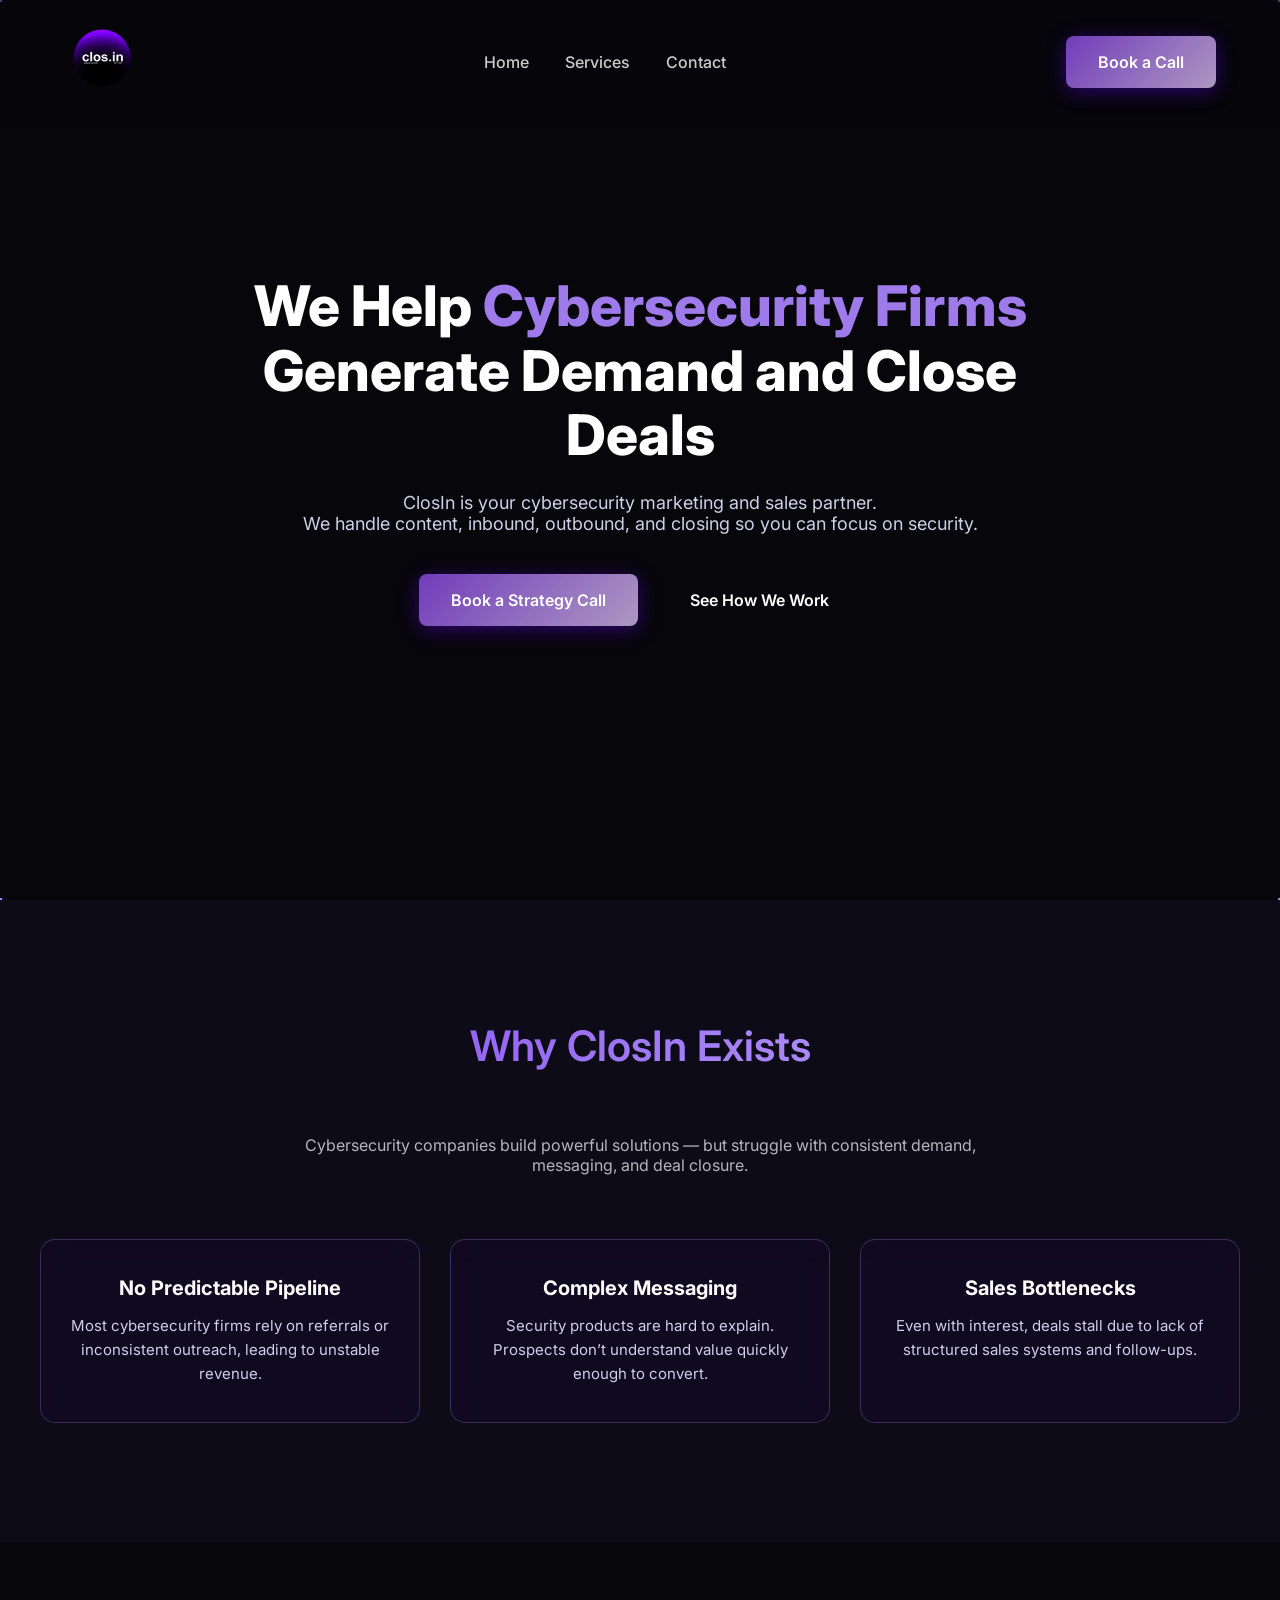
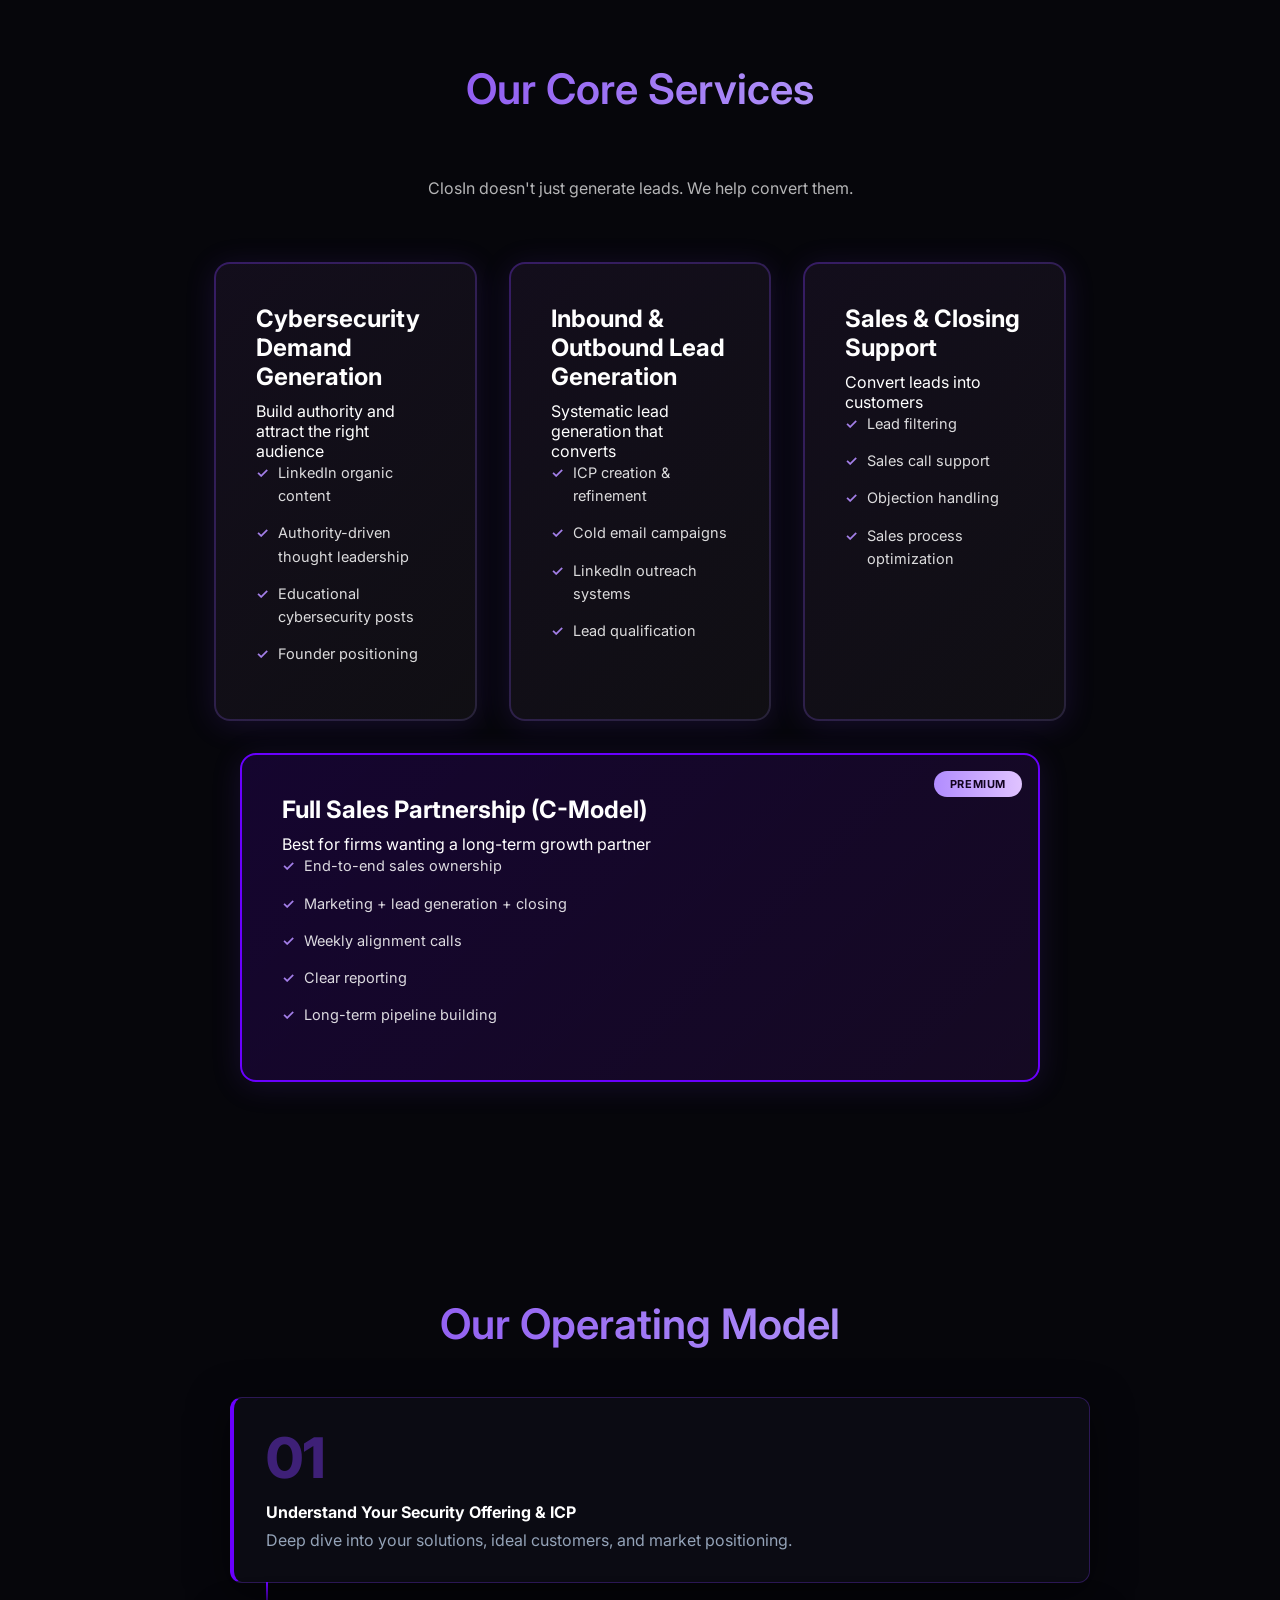
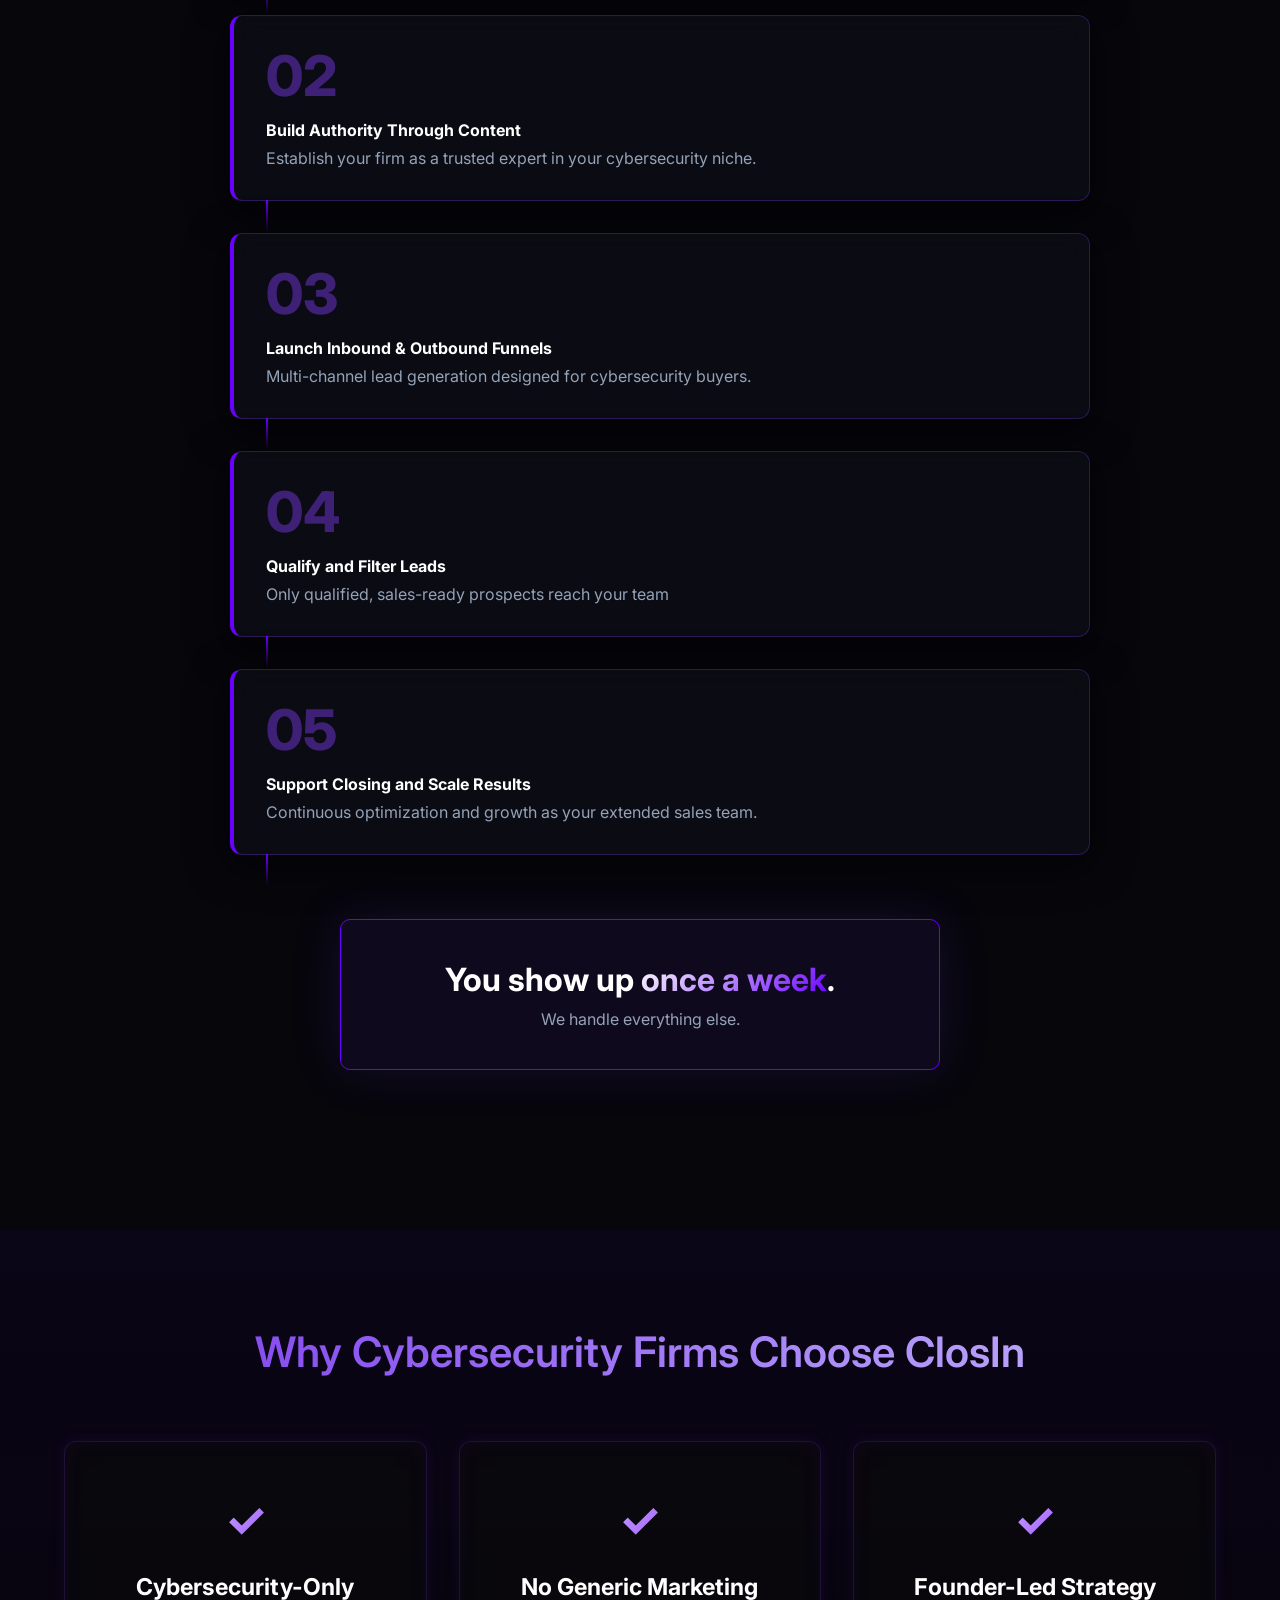
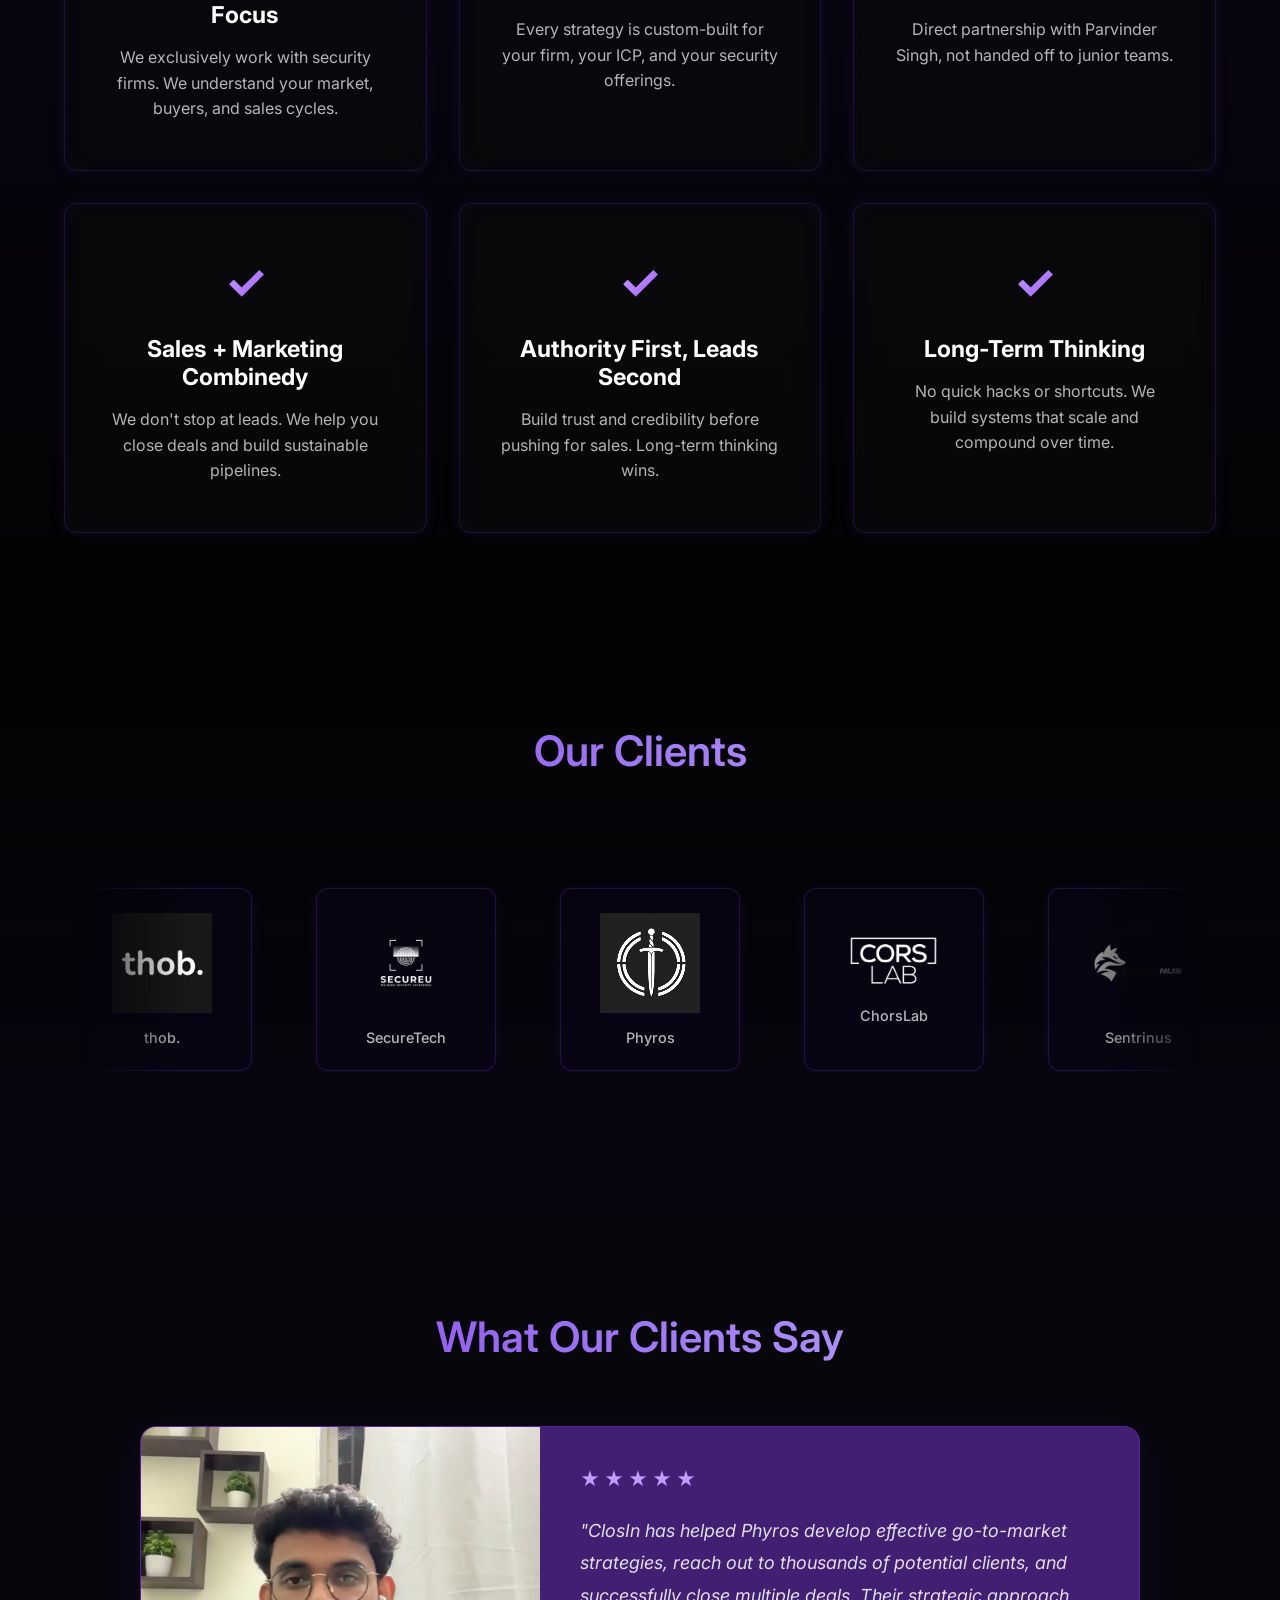
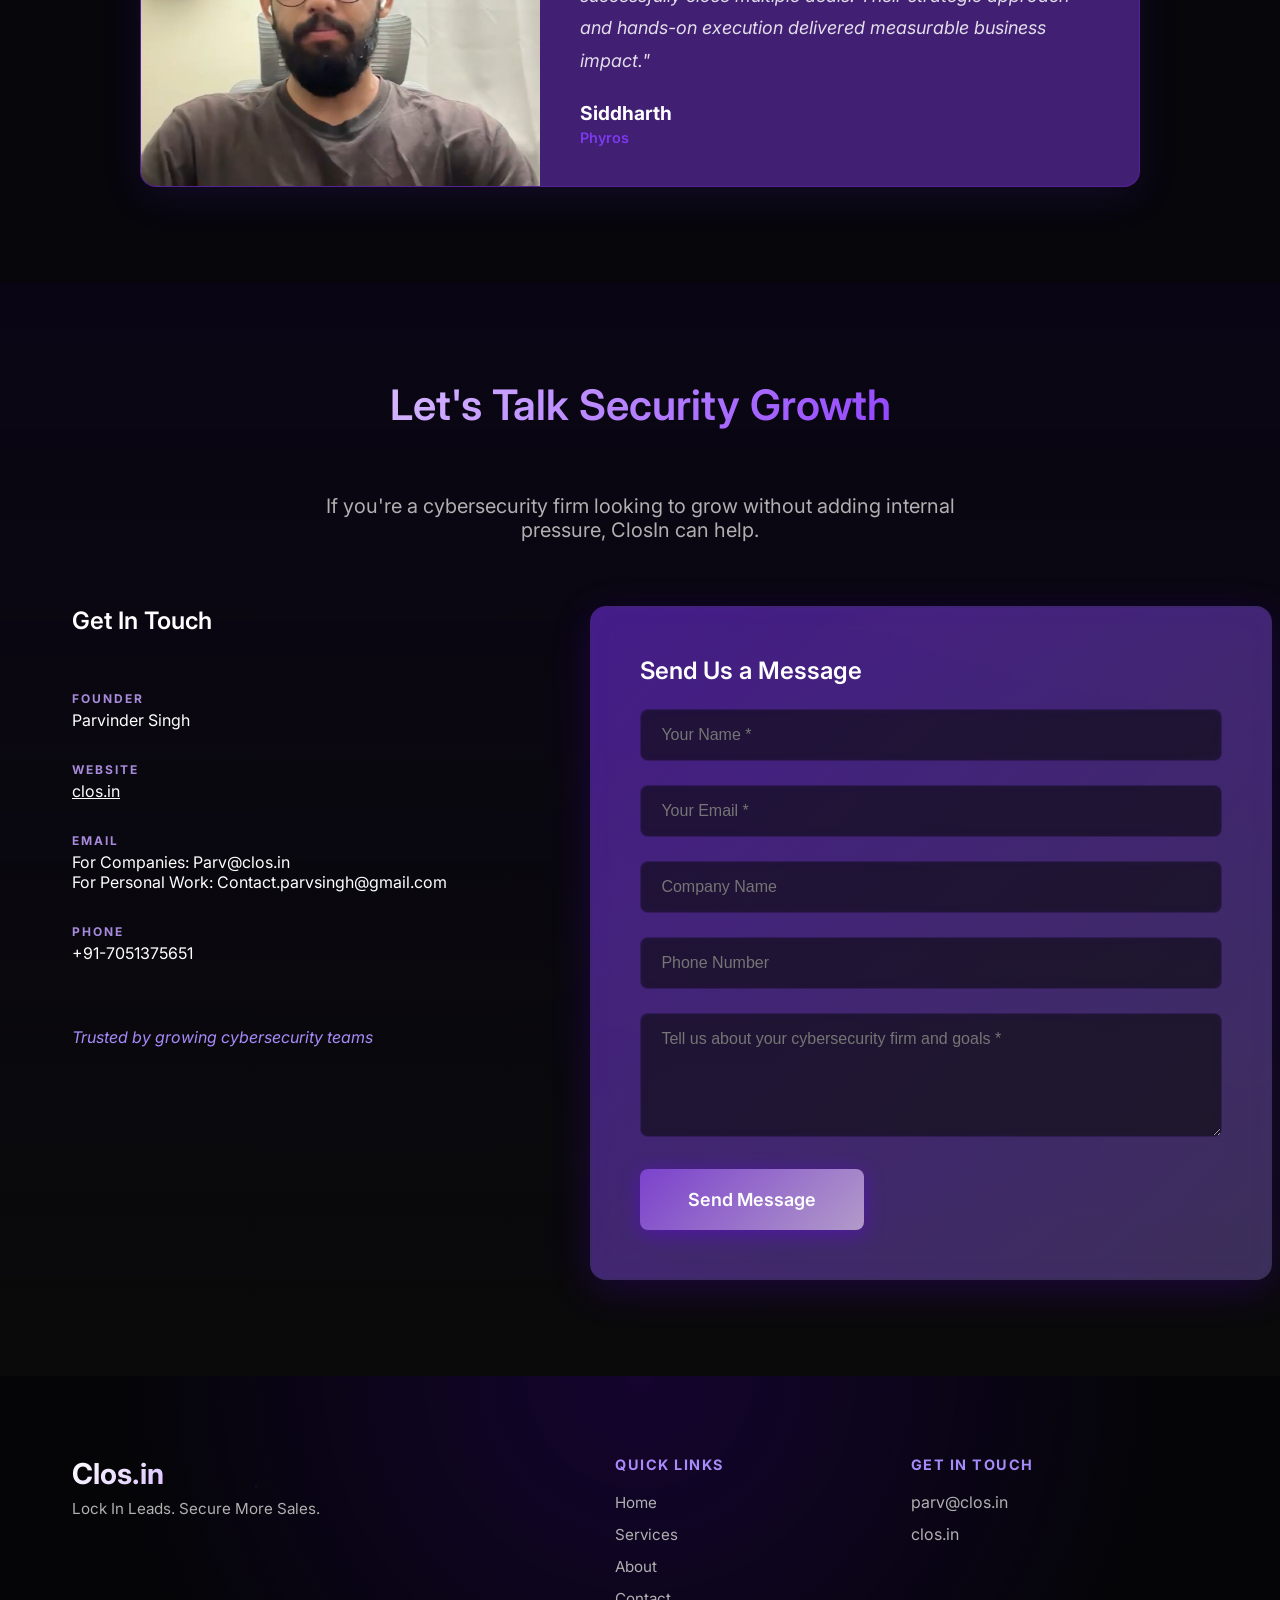
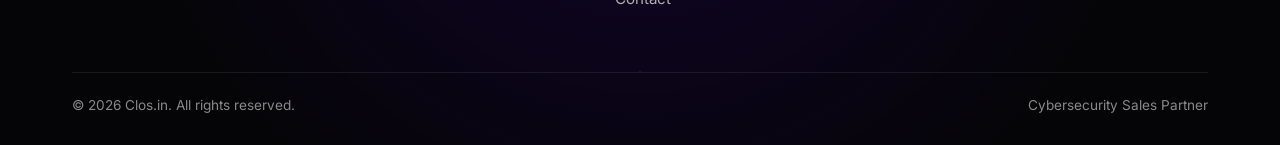
==== commit 5df95c02: "image update" ====
--- a/closin-website-main/index.html
+++ b/closin-website-main/index.html
@@ -306,7 +306,7 @@
         
         <a href="https://youtu.be/rfUvOavBC8A" target="_blank" rel="noopener noreferrer" class="testimonial-image-link">
           <div class="testimonial-image">
-            <img src="uploads/testimonials/siddharth.jpeg" alt="Siddharth">
+            <img src="./assets/paros.jpg" alt="Siddharth">
           </div>
         </a>
 
